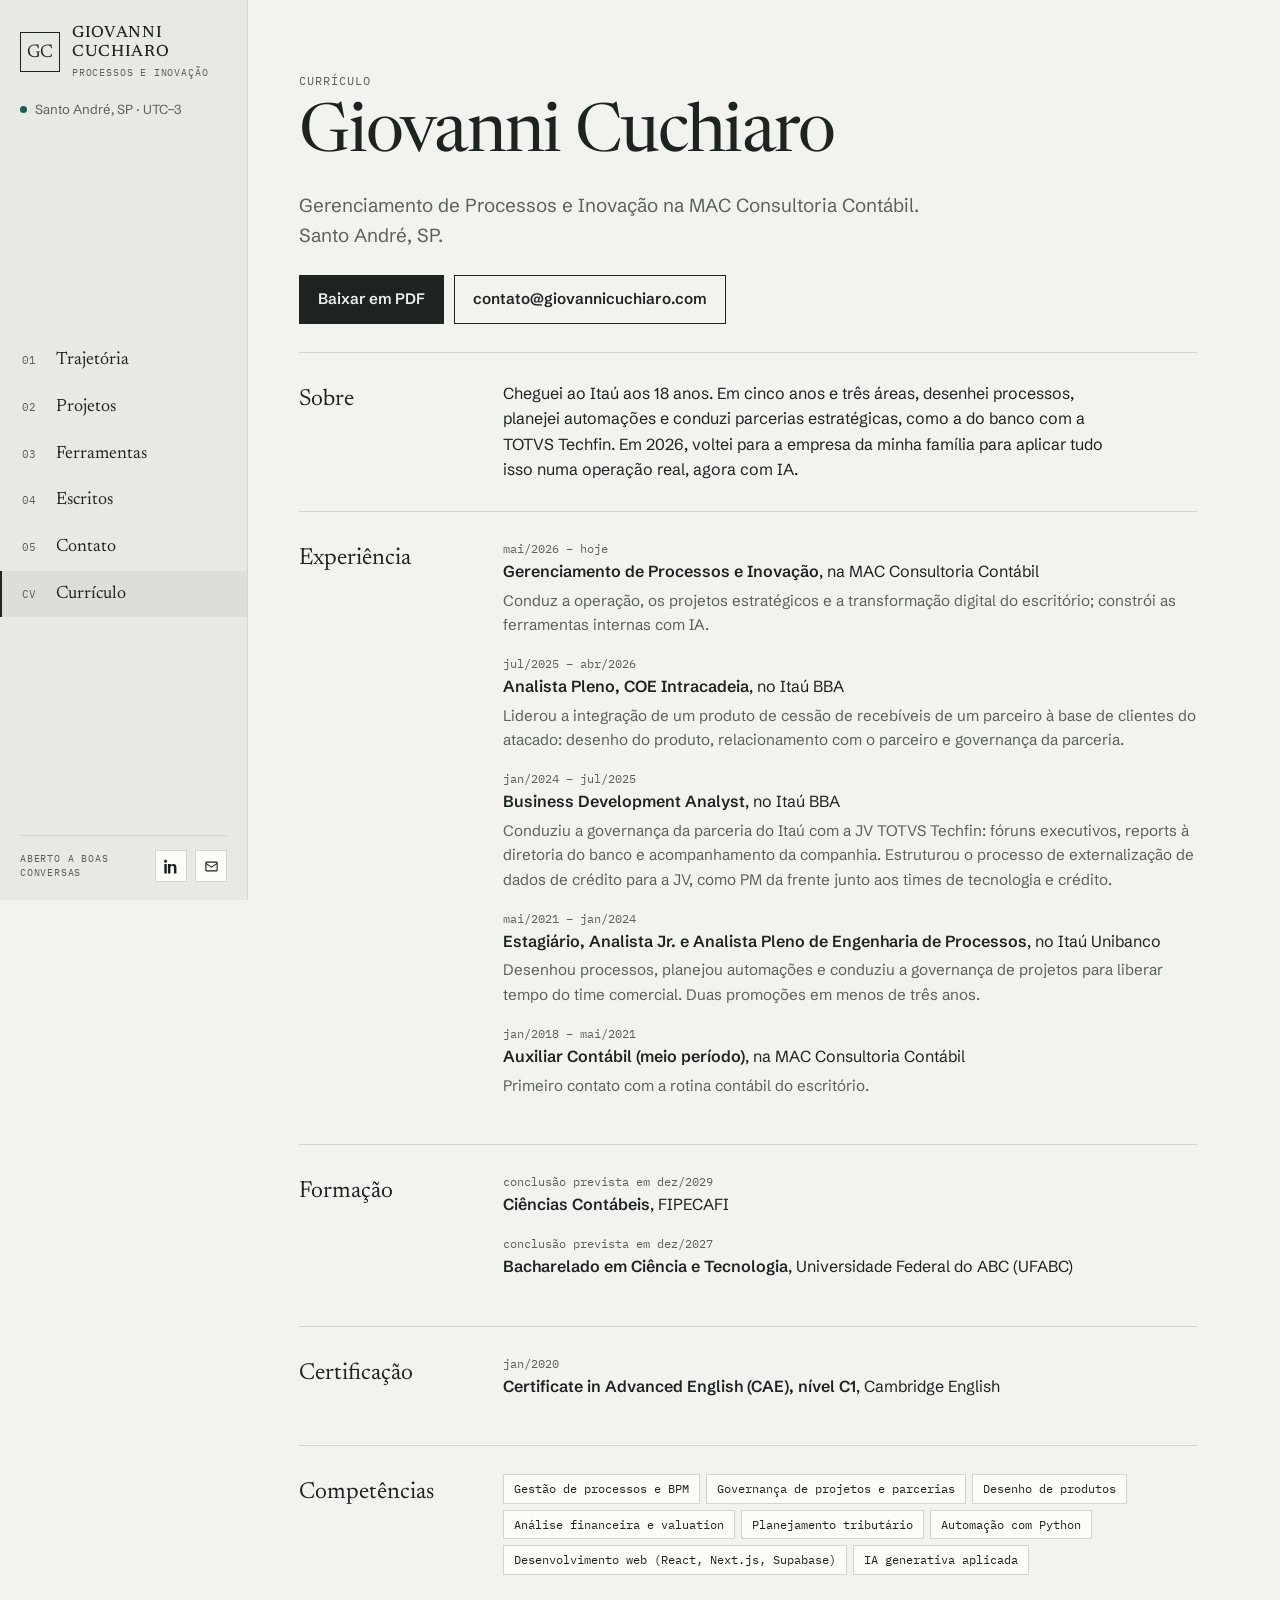
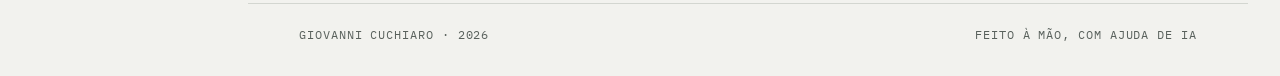
==== cv/index.html @ ca929103 "Site pessoal: primeira versão Co-Authored-By: Claude Opus 5.5 <noreply@anthropic.com>" ====
<!doctype html>
<html lang="pt-BR">
<head>
<meta charset="utf-8">
<meta name="viewport" content="width=device-width, initial-scale=1">
<title>Currículo | Giovanni Cuchiaro</title>
<meta name="description" content="Experiência, formação e competências de Giovanni Cuchiaro.">
<meta property="og:title" content="Currículo | Giovanni Cuchiaro">
<meta property="og:description" content="Experiência, formação e competências de Giovanni Cuchiaro.">
<meta property="og:type" content="website">
<meta property="og:url" content="https://giovannicuchiaro.com/cv/">
<meta property="og:image" content="https://giovannicuchiaro.com/assets/og.jpg">
<link rel="canonical" href="https://giovannicuchiaro.com/cv/">
<link rel="icon" href="../assets/favicon.svg" type="image/svg+xml">
<link rel="preconnect" href="https://fonts.googleapis.com"><link rel="preconnect" href="https://fonts.gstatic.com" crossorigin><link href="https://fonts.googleapis.com/css2?family=IBM+Plex+Mono:wght@400;500&family=Newsreader:ital,opsz,wght@0,6..72,400;0,6..72,500;1,6..72,400&family=Schibsted+Grotesk:wght@400;500;600;700&display=swap" rel="stylesheet">
<link rel="stylesheet" href="../assets/style.css">
</head>
<body>
<a class="skip" href="#conteudo">Pular para o conteúdo</a>
<aside class="side" aria-label="Navegação">
  <a class="id" href="../"><span class="mark">GC</span><span><b>Giovanni Cuchiaro</b><small>processos e inovação</small></span></a>
  <p class="where"><i></i>Santo André, SP · UTC−3</p>
  <nav><ul class="toc"><li><a href="../#trajetoria"><span>01</span>Trajetória</a></li><li><a href="../#projetos"><span>02</span>Projetos</a></li><li><a href="../#ferramentas"><span>03</span>Ferramentas</a></li><li><a href="../#escritos"><span>04</span>Escritos</a></li><li><a href="../#contato"><span>05</span>Contato</a></li><li><a href="../cv/" aria-current="page"><span>CV</span>Currículo</a></li></ul></nav>
  <div class="side-foot">
    <span class="label">aberto a boas conversas</span>
    <span class="icons"><a href="https://www.linkedin.com/in/giovannicuchiaro/" rel="me" aria-label="LinkedIn"><svg viewBox="0 0 24 24" fill="currentColor" aria-hidden="true"><path d="M4.98 3.5C4.98 4.88 3.87 6 2.5 6S0 4.88 0 3.5 1.12 1 2.5 1s2.48 1.12 2.48 2.5zM.5 8h4V23h-4V8zm7 0h3.8v2.05h.05c.53-1 1.83-2.05 3.77-2.05 4.03 0 4.78 2.65 4.78 6.1V23h-4v-7.9c0-1.88-.03-4.3-2.62-4.3-2.62 0-3.02 2.05-3.02 4.17V23h-4V8z"/></svg></a><a href="mailto:contato@giovannicuchiaro.com" aria-label="E-mail"><svg viewBox="0 0 24 24" fill="none" stroke="currentColor" stroke-width="1.8" aria-hidden="true"><rect x="3" y="5" width="18" height="14" rx="1"/><path d="m3 7 9 6 9-6"/></svg></a></span>
  </div>
</aside>
<main class="main" id="conteudo">

<div class="col">
  <header class="page-head">
    <p class="label">currículo</p>
    <h1>Giovanni Cuchiaro</h1>
    <p class="lede">Gerenciamento de Processos e Inovação na MAC Consultoria Contábil. Santo André, SP.</p>
    <div class="btns">
      <a class="btn btn-solid" href="../assets/curriculo-giovanni-cuchiaro.pdf" download>Baixar em PDF</a>
      <a class="btn" href="mailto:contato@giovannicuchiaro.com">contato@giovannicuchiaro.com</a>
    </div>
  </header>
  <section class="cv-row"><h2>Sobre</h2><p style="margin:0;max-width:38em">Cheguei ao Itaú aos 18 anos. Em cinco anos e três áreas, desenhei processos, planejei automações e conduzi parcerias estratégicas, como a do banco com a TOTVS Techfin. Em 2026, voltei para a empresa da minha família para aplicar tudo isso numa operação real, agora com IA.</p></section>
  <section class="cv-row"><h2>Experiência</h2><ul class="cv-list"><li><span class="when">mai/2026 – hoje</span><b>Gerenciamento de Processos e Inovação</b>, na MAC Consultoria Contábil<p>Conduz a operação, os projetos estratégicos e a transformação digital do escritório; constrói as ferramentas internas com IA.</p></li><li><span class="when">jul/2025 – abr/2026</span><b>Analista Pleno, COE Intracadeia</b>, no Itaú BBA<p>Liderou a integração de um produto de cessão de recebíveis de um parceiro à base de clientes do atacado: desenho do produto, relacionamento com o parceiro e governança da parceria.</p></li><li><span class="when">jan/2024 – jul/2025</span><b>Business Development Analyst</b>, no Itaú BBA<p>Conduziu a governança da parceria do Itaú com a JV TOTVS Techfin: fóruns executivos, reports à diretoria do banco e acompanhamento da companhia. Estruturou o processo de externalização de dados de crédito para a JV, como PM da frente junto aos times de tecnologia e crédito.</p></li><li><span class="when">mai/2021 – jan/2024</span><b>Estagiário, Analista Jr. e Analista Pleno de Engenharia de Processos</b>, no Itaú Unibanco<p>Desenhou processos, planejou automações e conduziu a governança de projetos para liberar tempo do time comercial. Duas promoções em menos de três anos.</p></li><li><span class="when">jan/2018 – mai/2021</span><b>Auxiliar Contábil (meio período)</b>, na MAC Consultoria Contábil<p>Primeiro contato com a rotina contábil do escritório.</p></li></ul></section>
  <section class="cv-row"><h2>Formação</h2><ul class="cv-list">
    <li><span class="when">conclusão prevista em dez/2029</span><b>Ciências Contábeis</b>, FIPECAFI</li>
    <li><span class="when">conclusão prevista em dez/2027</span><b>Bacharelado em Ciência e Tecnologia</b>, Universidade Federal do ABC (UFABC)</li>
  </ul></section>
  <section class="cv-row"><h2>Certificação</h2><ul class="cv-list"><li><span class="when">jan/2020</span><b>Certificate in Advanced English (CAE), nível C1</b>, Cambridge English</li></ul></section>
  <section class="cv-row"><h2>Competências</h2><ul class="skills"><li>Gestão de processos e BPM</li><li>Governança de projetos e parcerias</li><li>Desenho de produtos</li><li>Análise financeira e valuation</li><li>Planejamento tributário</li><li>Automação com Python</li><li>Desenvolvimento web (React, Next.js, Supabase)</li><li>IA generativa aplicada</li></ul></section>
</div>

<footer class="col foot label"><span>giovanni cuchiaro · 2026</span><span>feito à mão, com ajuda de IA</span></footer>
</main>
<script src="../assets/site.js" defer></script>
</body>
</html>
---- assets/style.css ----
/* giovannicuchiaro.com — v3
   Layout: barra lateral fixa (identidade + navegação numerada) e coluna editorial à direita.
   Tipos: serifa nos títulos, grotesca no texto, mono nos rótulos. Paleta mantida. */
:root {
  --paper: #f2f2ee;
  --side: #e9e9e3;
  --surface: #fbfbf8;
  --ink: #1c2320;
  --graphite: #59615c;
  --rule: #d3d6d0;
  --marker: #f2d24b;
  --marker-ink: #1c2320;
  --pine: #1e5a4f;
  --pine-deep: #17352f;
  --pine-soft: #e3ece8;
  --on-deep: #eef1ec;
  --serif: "Newsreader", "Source Serif 4", Georgia, serif;
  --sans: "Schibsted Grotesk", system-ui, -apple-system, "Segoe UI", sans-serif;
  --mono: "IBM Plex Mono", ui-monospace, "SFMono-Regular", Menlo, monospace;
  --side-w: 248px;
  --gut: clamp(16px, 4vw, 56px);
  color-scheme: light;
}
@media (prefers-color-scheme: dark) {
  :root:not([data-theme="light"]) {
    --paper: #151a18; --side: #111614; --surface: #1c2320; --ink: #ebece7; --graphite: #a3aba5; --rule: #333c38;
    --marker: #e6c43c; --pine: #8cc7b6; --pine-deep: #1f3b35; --pine-soft: #22312c; --on-deep: #eef1ec;
    color-scheme: dark;
  }
}
:root[data-theme="dark"] {
  --paper: #151a18; --side: #111614; --surface: #1c2320; --ink: #ebece7; --graphite: #a3aba5; --rule: #333c38;
  --marker: #e6c43c; --pine: #8cc7b6; --pine-deep: #1f3b35; --pine-soft: #22312c; --on-deep: #eef1ec;
  color-scheme: dark;
}

*, *::before, *::after { box-sizing: border-box; }
html { -webkit-text-size-adjust: 100%; scroll-behavior: smooth; }
@media (prefers-reduced-motion: reduce) { html { scroll-behavior: auto; } }
body { margin: 0; background: var(--paper); color: var(--ink); font-family: var(--sans); font-size: 1rem; line-height: 1.6; overflow-x: hidden; }
img { max-width: 100%; display: block; }
a { color: var(--pine); text-underline-offset: 3px; text-decoration-thickness: 1px; }
a:hover { text-decoration-thickness: 2px; }
:focus-visible { outline: 3px solid var(--marker); outline-offset: 3px; border-radius: 2px; }
h1, h2, h3, h4 { margin: 0; font-weight: 400; text-wrap: balance; }
p { margin: 0 0 1em; }
.skip { position: absolute; left: -999px; top: 8px; background: var(--ink); color: var(--paper); padding: 8px 12px; z-index: 20; }
.skip:focus { left: 8px; }
.mono { font-family: var(--mono); }
.label { font-family: var(--mono); font-size: 0.72rem; letter-spacing: 0.08em; text-transform: uppercase; color: var(--graphite); }

/* ---------- Barra lateral ---------- */
.side { position: fixed; inset: 0 auto 0 0; width: var(--side-w); background: var(--side); border-right: 1px solid var(--rule); display: flex; flex-direction: column; padding: 24px 0 18px; z-index: 10; }
.id { display: grid; grid-template-columns: 40px 1fr; gap: 12px; align-items: center; padding: 0 20px; text-decoration: none; color: var(--ink); }
.mark { width: 40px; height: 40px; border: 1.5px solid var(--ink); display: grid; place-items: center; font-family: var(--serif); font-size: 1.15rem; }
.id b { display: block; font-family: var(--serif); font-weight: 500; font-size: 1.02rem; letter-spacing: 0.04em; line-height: 1.15; text-transform: uppercase; }
.id small { display: block; font-family: var(--mono); font-size: 0.64rem; letter-spacing: 0.08em; text-transform: uppercase; color: var(--graphite); margin-top: 3px; }
.where { margin: 18px 20px 0; font-size: 0.82rem; color: var(--graphite); display: flex; align-items: center; gap: 8px; }
.where i { width: 7px; height: 7px; border-radius: 50%; background: var(--pine); display: inline-block; }
.side nav { margin: auto 0; }
.toc { list-style: none; margin: 0; padding: 0; }
.toc a { display: grid; grid-template-columns: 34px 1fr; align-items: baseline; padding: 9px 20px; color: var(--ink); text-decoration: none; font-family: var(--serif); font-size: 1.12rem; border-left: 2px solid transparent; }
.toc a span { font-family: var(--mono); font-size: 0.66rem; color: var(--graphite); }
.toc a:hover { background: color-mix(in srgb, var(--ink) 4%, transparent); }
.toc a.is-on, .toc a[aria-current="page"] { border-left-color: var(--ink); background: color-mix(in srgb, var(--ink) 5%, transparent); }
.side-foot { border-top: 1px solid var(--rule); margin: 0 20px; padding-top: 14px; display: flex; justify-content: space-between; align-items: center; gap: 10px; }
.side-foot .label { font-size: 0.62rem; line-height: 1.4; max-width: 9em; }
.icons { display: flex; gap: 8px; }
.icons a { width: 32px; height: 32px; border: 1px solid var(--rule); display: grid; place-items: center; color: var(--ink); background: var(--surface); }
.icons a:hover { border-color: var(--ink); }
.icons svg { width: 15px; height: 15px; }

/* ---------- Conteúdo ---------- */
.main { margin-left: var(--side-w); }
.col { max-width: 1000px; padding-inline: var(--gut); }
.block { padding-block: clamp(56px, 8vw, 96px); border-top: 1px solid var(--rule); scroll-margin-top: 16px; }
.block-head { margin-bottom: clamp(28px, 4vw, 44px); }
.block-head h2 { font-family: var(--serif); font-size: clamp(2.1rem, 4.6vw, 3.4rem); line-height: 1.05; letter-spacing: -0.02em; margin-top: 10px; }
.block-head p { color: var(--graphite); max-width: 36em; margin: 14px 0 0; }

/* Hero */
.hero { padding-block: clamp(36px, 6vw, 72px) clamp(40px, 6vw, 64px); }
.hero-grid { display: grid; grid-template-columns: minmax(0, 1fr); gap: clamp(20px, 4vw, 48px); align-items: end; }
.hero h1 { font-family: var(--serif); font-size: clamp(2.8rem, 7vw, 5.4rem); line-height: 0.98; letter-spacing: -0.03em; margin-top: 14px; }
.hl { display: inline-block; background: var(--marker); color: var(--marker-ink); font-family: var(--mono); font-size: 0.8rem; padding: 3px 8px; margin-top: 18px; }
.lede { font-size: clamp(1.05rem, 1.5vw, 1.18rem); max-width: 34em; margin-top: 20px; }
.portrait { margin: 0; }
.portrait img { width: 100%; height: auto; aspect-ratio: 4 / 5; object-fit: cover; border: 1px solid var(--rule); background: var(--side); padding: 6px; }
.portrait figcaption { margin-top: 8px; }

.now-card { margin-top: 32px; background: var(--pine-deep); color: var(--on-deep); border-radius: 12px; padding: 20px 22px; display: grid; grid-template-columns: auto 1fr; gap: 18px; max-width: 640px; }
.now-card .label { color: color-mix(in srgb, var(--on-deep) 70%, transparent); }
.now-card h2 { font-family: var(--sans); font-weight: 650; font-size: 1.15rem; letter-spacing: -0.01em; margin-top: 4px; }
.now-card ul { list-style: none; padding: 0; margin: 10px 0 0; font-size: 0.93rem; }
.now-card li { padding: 4px 0 4px 20px; position: relative; }
.now-card li::before { content: "↳"; position: absolute; left: 0; color: var(--marker); }
.pulse { width: 10px; height: 10px; border-radius: 50%; background: var(--marker); margin-top: 6px; box-shadow: 0 0 0 0 color-mix(in srgb, var(--marker) 60%, transparent); }
@media (prefers-reduced-motion: no-preference) { .pulse { animation: pulse 2.4s ease-out infinite; } }
@keyframes pulse { 0% { box-shadow: 0 0 0 0 color-mix(in srgb, var(--marker) 55%, transparent); } 80%, 100% { box-shadow: 0 0 0 10px transparent; } }

.stats { display: grid; grid-template-columns: repeat(4, minmax(0, 1fr)); border: 1px solid var(--rule); background: var(--surface); margin-top: 40px; }
.stats a { padding: 16px 18px; text-decoration: none; color: var(--ink); border-left: 1px solid var(--rule); }
.stats a:first-child { border-left: 0; }
.stats a:hover { background: color-mix(in srgb, var(--marker) 14%, transparent); }
.stats b { display: block; font-family: var(--serif); font-weight: 500; font-size: clamp(1.7rem, 3vw, 2.3rem); line-height: 1.1; letter-spacing: -0.02em; }
.stats span { display: block; font-size: 0.84rem; color: var(--graphite); margin-top: 4px; }
.caption { font-family: var(--mono); font-size: 0.74rem; color: var(--graphite); margin-top: 10px; }

/* Experiência */
.job { padding-block: 34px; border-top: 1px solid var(--rule); }
.job:first-of-type { border-top: 0; padding-top: 0; }
.job-head { display: grid; grid-template-columns: 56px minmax(0, 1fr) auto; gap: 16px; align-items: end; padding-bottom: 16px; border-bottom: 1px solid var(--rule); }
.logo { width: 56px; height: 56px; display: grid; place-items: center; font-family: var(--serif); font-size: 1.05rem; letter-spacing: 0.02em; }
.logo img { width: 100%; height: 100%; object-fit: contain; }
.logo.mac { background: #ffffff; border: 1px solid var(--rule); padding: 5px; }
.logo.itau { padding: 0; }
.logo.bba { background: #000000; padding: 4px; border-radius: 6px; }
.job-head h3 { font-family: var(--serif); font-size: clamp(1.7rem, 3.4vw, 2.4rem); line-height: 1.05; letter-spacing: -0.015em; }
.job-head .num { font-family: var(--mono); font-size: 0.7rem; color: var(--graphite); display: block; margin-bottom: 2px; }
.job-head .role { margin-top: 6px; }
.job-head .when { text-align: right; font-family: var(--mono); font-size: 0.74rem; color: var(--graphite); line-height: 1.6; }
.job-sum { margin: 18px 0 0 72px; max-width: 40em; }
.tags { list-style: none; margin: 12px 0 0 72px; padding: 0; display: flex; flex-wrap: wrap; gap: 6px; }
.tags li { font-family: var(--mono); font-size: 0.72rem; padding: 3px 9px; border: 1px solid var(--rule); background: var(--surface); }
.sub { margin: 18px 0 0 72px; border: 1px solid var(--rule); background: var(--surface); padding: 18px 20px 6px; }
.sub + .sub { margin-top: 12px; }
.sub h4 { font-family: var(--serif); font-size: 1.35rem; line-height: 1.2; margin: 6px 0 4px; }
.sub .meta { color: var(--graphite); font-size: 0.92rem; margin: 0 0 10px; }
.sub ul { list-style: none; margin: 0; padding: 0; }
.sub li { position: relative; padding: 10px 0 10px 26px; border-top: 1px solid var(--rule); font-size: 0.94rem; }
.sub li::before { content: "↳"; position: absolute; left: 4px; top: 10px; color: var(--graphite); }
.aside-line { margin: 16px 0 0 72px; font-family: var(--serif); font-style: italic; color: var(--graphite); }

/* Projetos */
.cards { display: grid; grid-template-columns: repeat(2, minmax(0, 1fr)); gap: 18px; }
.card { background: var(--surface); border: 1px solid var(--rule); display: flex; flex-direction: column; min-width: 0; }
.card-body { padding: 4px 18px 16px; display: flex; flex-direction: column; flex: 1; }
.shot-img { display: block; border-bottom: 1px solid var(--rule); background: var(--side); overflow: hidden; aspect-ratio: 16 / 10; }
.shot-img img { width: 100%; height: 100%; object-fit: cover; object-position: top left; transition: transform .4s ease; }
.shot-img:hover img { transform: scale(1.02); }
@media (prefers-reduced-motion: reduce) { .shot-img img { transition: none; } }
.card-wide { grid-column: 1 / -1; display: grid; grid-template-columns: minmax(0, 1.7fr) minmax(0, 1fr); }
.card-wide .shot-img { border-bottom: 0; border-right: 1px solid var(--rule); aspect-ratio: auto; }
.card-wide .card-body { padding: 18px 22px; }
.card-wide h3 { font-size: 1.9rem; }
.card-top { display: flex; justify-content: space-between; align-items: center; gap: 8px; margin: 14px 0 6px; }
.card h3 { font-family: var(--serif); font-size: 1.45rem; line-height: 1.15; }
.card p { color: var(--graphite); font-size: 0.94rem; margin: 6px 0 0; }
.card .stack-line { font-family: var(--mono); font-size: 0.72rem; color: var(--graphite); margin-top: auto; padding-top: 14px; }
.cat { font-family: var(--mono); font-size: 0.66rem; letter-spacing: 0.06em; text-transform: uppercase; padding: 2px 7px; background: var(--pine-soft); color: var(--pine); }
.idx { font-family: var(--mono); font-size: 0.7rem; color: var(--graphite); }
.more-list { list-style: none; margin: 28px 0 0; padding: 0; border-top: 1px solid var(--ink); }
.more-list li { display: grid; grid-template-columns: minmax(0, 0.9fr) minmax(0, 1.6fr) minmax(0, 0.8fr); gap: 16px; padding: 14px 0; border-bottom: 1px solid var(--rule); font-size: 0.94rem; align-items: baseline; }
.more-list b { font-family: var(--serif); font-weight: 500; font-size: 1.12rem; }
.more-list span { color: var(--graphite); }
.more-list .mono { font-size: 0.72rem; color: var(--graphite); }

/* Telas ilustrativas */
.shot { background: var(--paper); border: 1px solid var(--rule); border-radius: 6px; padding: 14px; font-size: 0.78rem; line-height: 1.35; color: var(--ink); min-height: 220px; overflow: hidden; }
.shot-bar { display: flex; justify-content: space-between; align-items: center; gap: 8px; padding-bottom: 10px; margin-bottom: 12px; border-bottom: 1px solid var(--rule); font-weight: 600; font-size: 0.8rem; }
.shot-bar span { font-weight: 400; color: var(--graphite); white-space: nowrap; font-family: var(--mono); font-size: 0.68rem; }
.shot table { width: 100%; border-collapse: collapse; }
.shot th { text-align: left; font-weight: 500; color: var(--graphite); padding: 4px 6px 6px 0; border-bottom: 1px solid var(--rule); }
.shot td { padding: 7px 6px 7px 0; border-bottom: 1px solid var(--rule); white-space: nowrap; }
.chip { display: inline-block; padding: 2px 8px; border-radius: 999px; background: var(--pine-soft); color: var(--pine); font-weight: 600; font-size: 0.72rem; }
.chip.warn { background: color-mix(in srgb, var(--marker) 35%, transparent); color: var(--ink); }
.chip.muted { background: color-mix(in srgb, var(--rule) 60%, transparent); color: var(--graphite); }
.tasks { list-style: none; margin: 0; padding: 0; }
.tasks li { display: grid; grid-template-columns: 18px 1fr auto; gap: 10px; align-items: center; padding: 7px 0; border-bottom: 1px solid var(--rule); }
.box { width: 14px; height: 14px; border: 1.5px solid var(--graphite); border-radius: 3px; }
.box.on { background: var(--pine); border-color: var(--pine); position: relative; }
.box.on::after { content: ""; position: absolute; left: 3.5px; top: 0.5px; width: 4px; height: 8px; border: solid var(--surface); border-width: 0 2px 2px 0; transform: rotate(45deg); }
.tasks .done { color: var(--graphite); text-decoration: line-through; }
.tasks small { color: var(--graphite); }
.kpis { display: grid; grid-template-columns: repeat(3, minmax(0, 1fr)); gap: 8px; margin-bottom: 12px; }
.kpi { border: 1px solid var(--rule); border-radius: 6px; padding: 8px; background: var(--surface); }
.kpi b { display: block; font-size: 1.15rem; letter-spacing: -0.02em; }
.kpi span { color: var(--graphite); font-size: 0.7rem; }
.bars { display: flex; align-items: flex-end; gap: 6px; height: 70px; border-bottom: 1px solid var(--rule); }
.bars i { flex: 1; background: var(--pine); opacity: .85; border-radius: 2px 2px 0 0; }
.bars i.hl { background: var(--marker); opacity: 1; }
.bars-x { display: flex; gap: 6px; color: var(--graphite); font-size: 0.66rem; margin-top: 4px; }
.bars-x span { flex: 1; text-align: center; }
.note { margin-top: 10px; padding: 8px 10px; border-left: 3px solid var(--marker); background: color-mix(in srgb, var(--marker) 12%, transparent); font-size: 0.76rem; }
.doc { --d-bg: #ffffff; --d-ink: #1c2320; --d-mute: #59615c; --d-rule: #e3e5e0; background: var(--d-bg); color: var(--d-ink); border: 1px solid var(--rule); width: 80%; margin: 0 auto; padding: 14px 16px; }
.doc h4 { margin: 0 0 2px; font-size: 0.84rem; font-weight: 600; }
.doc .muted { color: var(--d-mute); font-size: 0.68rem; }
.doc .row span:last-child { white-space: nowrap; }
.doc .row { display: flex; justify-content: space-between; gap: 8px; border-bottom: 1px solid var(--d-rule); padding: 5px 0; font-size: 0.72rem; }
.doc .row.total { font-weight: 700; border-bottom: 0; border-top: 1.5px solid var(--d-ink); margin-top: 4px; }
.slides { display: grid; grid-template-columns: repeat(3, minmax(0, 1fr)); gap: 8px; }
.slide { aspect-ratio: 4 / 5; max-width: 100%; border-radius: 4px; padding: 10px; display: flex; flex-direction: column; justify-content: space-between; font-size: 0.7rem; line-height: 1.2; }
.slide b { font-size: 0.84rem; letter-spacing: -0.01em; }
.slide.s1 { background: #26302c; color: #f2f2ee; }
.slide.s2 { background: #f2f2ee; color: #26302c; border: 1px solid #d3d6d0; }
.slide.s3 { background: #f2d24b; color: #1c2320; }
.slide .pg { opacity: .7; font-size: 0.64rem; }
.ok { color: var(--pine); font-weight: 700; }

/* Ferramentas */
.toolbox { display: grid; grid-template-columns: repeat(4, minmax(0, 1fr)); border: 1px solid var(--rule); background: var(--surface); }
.toolbox div { padding: 18px; border-left: 1px solid var(--rule); }
.toolbox div:first-child { border-left: 0; }
.toolbox h3 { font-family: var(--serif); font-size: 1.35rem; margin: 6px 0 10px; }
.toolbox ul { list-style: none; margin: 0; padding: 0; font-size: 0.92rem; }
.toolbox li { padding: 5px 0; border-top: 1px dashed var(--rule); }

/* Escritos */
.post { display: grid; grid-template-columns: minmax(0, 1fr) auto; gap: 18px; align-items: end; text-decoration: none; color: var(--ink); background: var(--surface); border: 1px solid var(--rule); padding: 22px; }
.post h3 { font-family: var(--serif); font-size: clamp(1.4rem, 2.6vw, 1.9rem); line-height: 1.15; margin-top: 8px; }
.post p { color: var(--graphite); margin: 10px 0 0; max-width: 40em; font-size: 0.95rem; }
.post .go { font-family: var(--mono); font-size: 0.8rem; white-space: nowrap; }
.post:hover { border-color: var(--ink); }
.post:hover h3 { text-decoration: underline; text-decoration-thickness: 1px; text-underline-offset: 5px; }

/* Contato */
.contact h2 { font-family: var(--serif); font-size: clamp(2.4rem, 5.6vw, 4.2rem); line-height: 1.02; letter-spacing: -0.02em; margin-top: 10px; }
.contact p { max-width: 34em; margin-top: 16px; }
.btns { display: flex; flex-wrap: wrap; gap: 10px; margin-top: 24px; }
.btn { display: inline-flex; align-items: center; gap: 8px; padding: 11px 18px; font: inherit; font-weight: 600; font-size: 0.95rem; text-decoration: none; border: 1.5px solid var(--ink); color: var(--ink); background: transparent; }
.btn:hover { background: var(--surface); }
.btn-solid { background: var(--ink); color: var(--paper); }
.btn-solid:hover { background: var(--pine); border-color: var(--pine); color: #fff; }
.addr { font-family: var(--mono); font-size: 0.85rem; color: var(--graphite); margin-top: 16px; user-select: all; }
.foot { border-top: 1px solid var(--rule); padding-block: 22px 32px; display: flex; justify-content: space-between; gap: 12px; flex-wrap: wrap; }

/* Páginas internas (currículo, artigo) */
.page-head { padding-block: clamp(36px, 6vw, 72px) 28px; }
.page-head h1 { font-family: var(--serif); font-size: clamp(2.4rem, 6vw, 4.2rem); line-height: 1.02; letter-spacing: -0.025em; margin-top: 12px; }
.page-head .lede { color: var(--graphite); }
.cv-row { display: grid; grid-template-columns: 180px minmax(0, 1fr); gap: 24px; padding-block: 28px; border-top: 1px solid var(--rule); }
.cv-row h2 { font-family: var(--serif); font-size: 1.45rem; }
.cv-list { list-style: none; margin: 0; padding: 0; }
.cv-list li { padding: 0 0 18px; }
.cv-list b { font-weight: 600; }
.cv-list .when { display: block; font-family: var(--mono); font-size: 0.74rem; color: var(--graphite); }
.cv-list p { margin: 4px 0 0; color: var(--graphite); font-size: 0.95rem; }
.skills { list-style: none; margin: 0; padding: 0; display: flex; flex-wrap: wrap; gap: 6px; }
.skills li { font-family: var(--mono); font-size: 0.76rem; padding: 4px 10px; border: 1px solid var(--rule); background: var(--surface); }
.article { max-width: 700px; }
.prose { font-family: var(--serif); font-size: 1.22rem; line-height: 1.65; }
.prose h2 { font-family: var(--serif); font-size: 1.8rem; line-height: 1.15; margin: 1.8em 0 0.6em; }
.prose blockquote { margin: 1.4em 0; padding: 4px 0 4px 20px; border-left: 4px solid var(--marker); font-style: italic; }
.prose ul { padding-left: 1.2em; }
.prose li { margin-bottom: 0.5em; }
.article-foot { margin-block: 40px 8px; padding-top: 18px; border-top: 1px solid var(--rule); font-size: 0.95rem; }

/* ---------- Responsivo ---------- */
@media (max-width: 1100px) {
  .toolbox { grid-template-columns: repeat(2, minmax(0, 1fr)); }
  .toolbox div:nth-child(3) { border-left: 0; }
  .toolbox div:nth-child(n+3) { border-top: 1px solid var(--rule); }
}
@media (max-width: 900px) {
  .side { position: sticky; top: 0; inset: auto; width: auto; flex-direction: row; flex-wrap: wrap; align-items: center; justify-content: space-between; padding: 10px var(--gut); gap: 8px 16px; border-right: 0; border-bottom: 1px solid var(--rule); }
  .id { padding: 0; grid-template-columns: 34px 1fr; gap: 10px; }
  .mark { width: 34px; height: 34px; font-size: 1rem; }
  .id b { font-size: 0.9rem; }
  .where, .side-foot { display: none; }
  .side nav { margin: 0; width: 100%; overflow-x: auto; scrollbar-width: none; }
  .toc { display: flex; gap: 16px; flex-wrap: nowrap; white-space: nowrap; }
  .toc a { padding: 4px 0; font-size: 0.98rem; grid-template-columns: auto auto; gap: 5px; border-left: 0; border-bottom: 2px solid transparent; }
  .toc a.is-on, .toc a[aria-current="page"] { background: transparent; border-bottom-color: var(--ink); }
  .main { margin-left: 0; }
  .hero-grid { grid-template-columns: 1fr; }
  .portrait { width: min(200px, 60%); grid-row: 1; }
  .cards { grid-template-columns: 1fr; }
  .card-wide { grid-template-columns: 1fr; }
  .card-wide .shot-img { border-right: 0; border-bottom: 1px solid var(--rule); aspect-ratio: 16 / 10; }
  .cv-row { grid-template-columns: 1fr; gap: 10px; }
}
@media (max-width: 640px) {
  .stats { grid-template-columns: repeat(2, minmax(0, 1fr)); }
  .stats a:nth-child(3) { border-left: 0; }
  .stats a:nth-child(n+3) { border-top: 1px solid var(--rule); }
  .job-head { grid-template-columns: 44px minmax(0, 1fr); }
  .logo { width: 44px; height: 44px; font-size: 0.9rem; }
  .job-head .when { grid-column: 2; text-align: left; }
  .job-sum, .tags, .sub, .aside-line { margin-left: 0; }
  .more-list li { grid-template-columns: 1fr; gap: 2px; }
  .toolbox { grid-template-columns: 1fr; }
  .toolbox div { border-left: 0; border-top: 1px solid var(--rule); }
  .toolbox div:first-child { border-top: 0; }
  .post { grid-template-columns: 1fr; }
  .now-card { grid-template-columns: 1fr; gap: 6px; }
  .shot td:nth-child(3), .shot th:nth-child(3) { display: none; }
  .doc { width: 100%; }
}
@media print { .side { display: none; } .main { margin-left: 0; } }
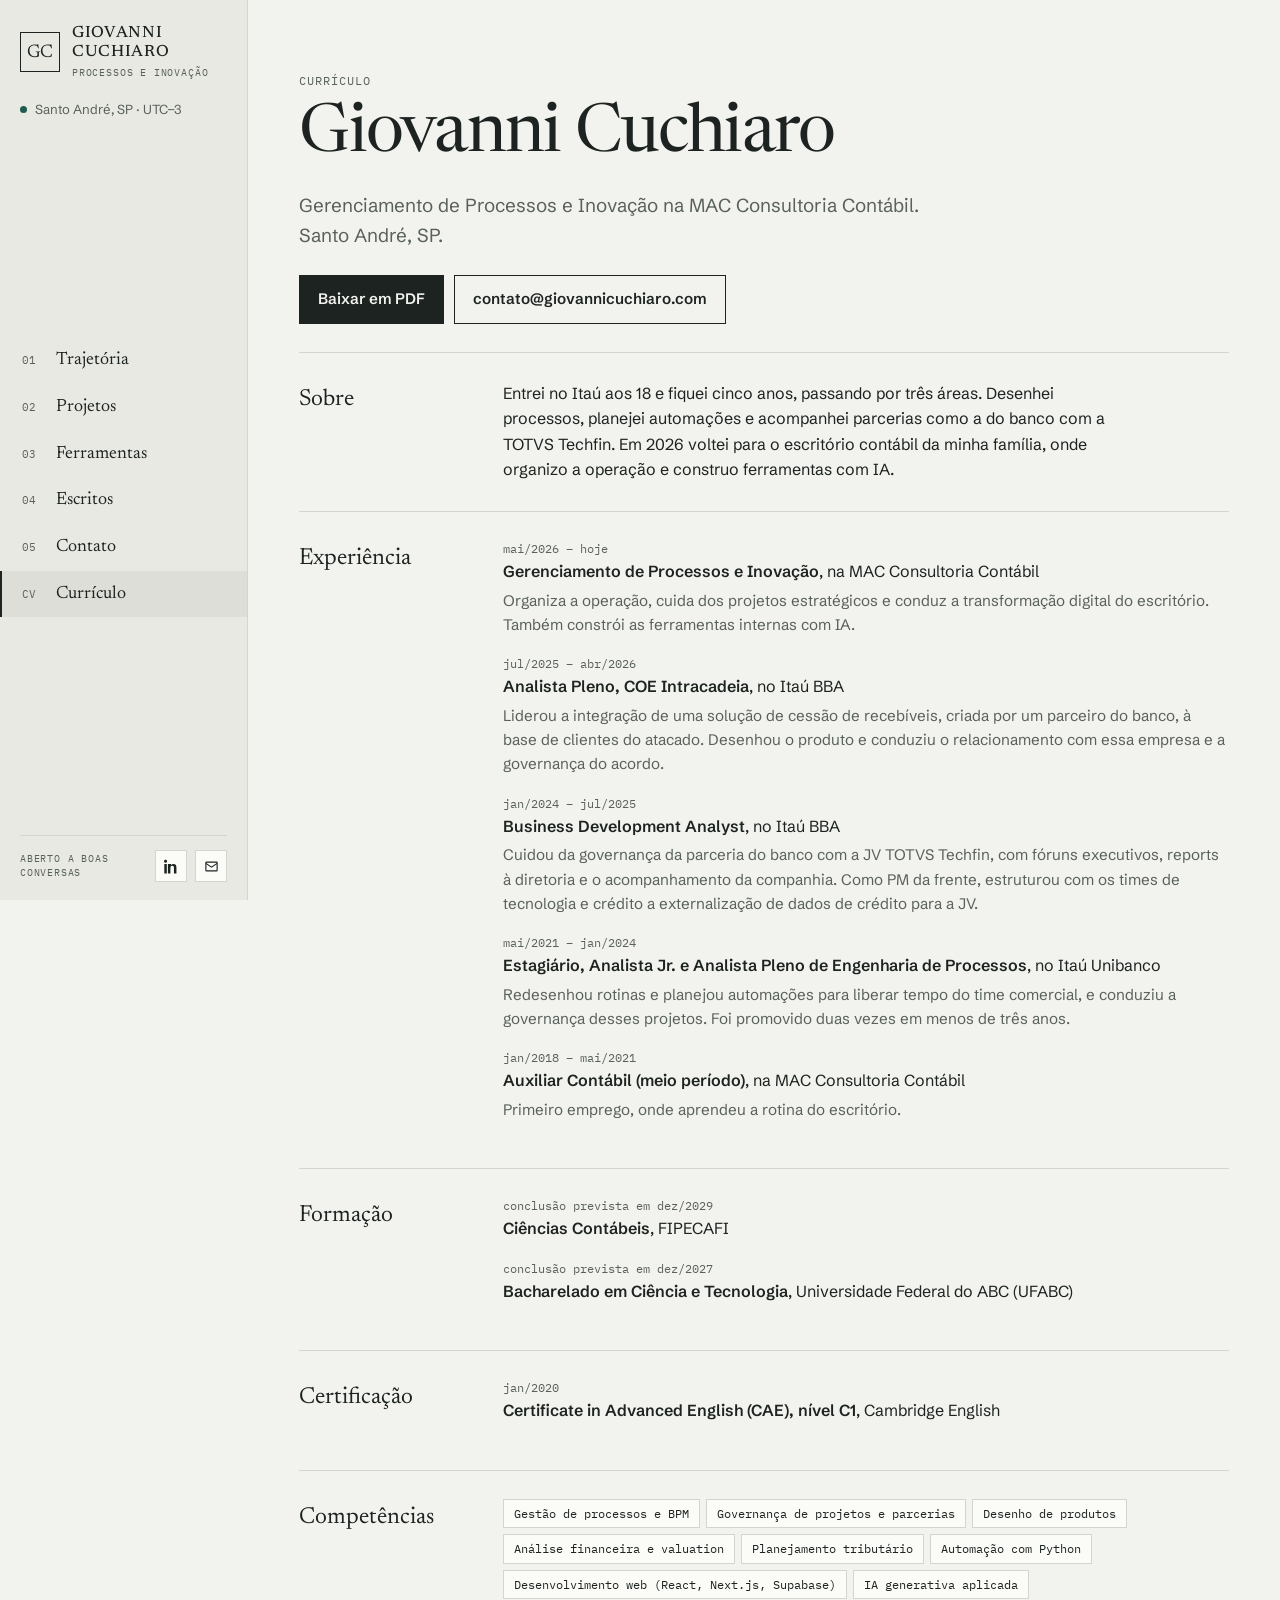
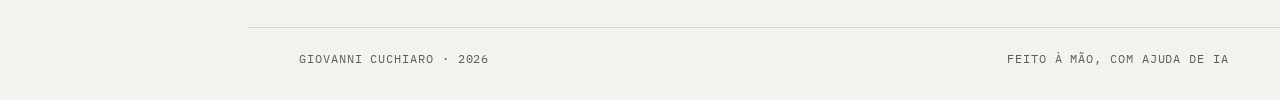
==== commit e57378ff: "Layout em duas colunas para telas largas e revisão dos textos - Centraliza o conteúdo e usa duas col" ====
--- a/cv/index.html
+++ b/cv/index.html
@@ -38,8 +38,8 @@
       <a class="btn" href="mailto:contato@giovannicuchiaro.com">contato@giovannicuchiaro.com</a>
     </div>
   </header>
-  <section class="cv-row"><h2>Sobre</h2><p style="margin:0;max-width:38em">Cheguei ao Itaú aos 18 anos. Em cinco anos e três áreas, desenhei processos, planejei automações e conduzi parcerias estratégicas, como a do banco com a TOTVS Techfin. Em 2026, voltei para a empresa da minha família para aplicar tudo isso numa operação real, agora com IA.</p></section>
-  <section class="cv-row"><h2>Experiência</h2><ul class="cv-list"><li><span class="when">mai/2026 – hoje</span><b>Gerenciamento de Processos e Inovação</b>, na MAC Consultoria Contábil<p>Conduz a operação, os projetos estratégicos e a transformação digital do escritório; constrói as ferramentas internas com IA.</p></li><li><span class="when">jul/2025 – abr/2026</span><b>Analista Pleno, COE Intracadeia</b>, no Itaú BBA<p>Liderou a integração de um produto de cessão de recebíveis de um parceiro à base de clientes do atacado: desenho do produto, relacionamento com o parceiro e governança da parceria.</p></li><li><span class="when">jan/2024 – jul/2025</span><b>Business Development Analyst</b>, no Itaú BBA<p>Conduziu a governança da parceria do Itaú com a JV TOTVS Techfin: fóruns executivos, reports à diretoria do banco e acompanhamento da companhia. Estruturou o processo de externalização de dados de crédito para a JV, como PM da frente junto aos times de tecnologia e crédito.</p></li><li><span class="when">mai/2021 – jan/2024</span><b>Estagiário, Analista Jr. e Analista Pleno de Engenharia de Processos</b>, no Itaú Unibanco<p>Desenhou processos, planejou automações e conduziu a governança de projetos para liberar tempo do time comercial. Duas promoções em menos de três anos.</p></li><li><span class="when">jan/2018 – mai/2021</span><b>Auxiliar Contábil (meio período)</b>, na MAC Consultoria Contábil<p>Primeiro contato com a rotina contábil do escritório.</p></li></ul></section>
+  <section class="cv-row"><h2>Sobre</h2><p style="margin:0;max-width:38em">Entrei no Itaú aos 18 e fiquei cinco anos, passando por três áreas. Desenhei processos, planejei automações e acompanhei parcerias como a do banco com a TOTVS Techfin. Em 2026 voltei para o escritório contábil da minha família, onde organizo a operação e construo ferramentas com IA.</p></section>
+  <section class="cv-row"><h2>Experiência</h2><ul class="cv-list"><li><span class="when">mai/2026 – hoje</span><b>Gerenciamento de Processos e Inovação</b>, na MAC Consultoria Contábil<p>Organiza a operação, cuida dos projetos estratégicos e conduz a transformação digital do escritório. Também constrói as ferramentas internas com IA.</p></li><li><span class="when">jul/2025 – abr/2026</span><b>Analista Pleno, COE Intracadeia</b>, no Itaú BBA<p>Liderou a integração de uma solução de cessão de recebíveis, criada por um parceiro do banco, à base de clientes do atacado. Desenhou o produto e conduziu o relacionamento com essa empresa e a governança do acordo.</p></li><li><span class="when">jan/2024 – jul/2025</span><b>Business Development Analyst</b>, no Itaú BBA<p>Cuidou da governança da parceria do banco com a JV TOTVS Techfin, com fóruns executivos, reports à diretoria e o acompanhamento da companhia. Como PM da frente, estruturou com os times de tecnologia e crédito a externalização de dados de crédito para a JV.</p></li><li><span class="when">mai/2021 – jan/2024</span><b>Estagiário, Analista Jr. e Analista Pleno de Engenharia de Processos</b>, no Itaú Unibanco<p>Redesenhou rotinas e planejou automações para liberar tempo do time comercial, e conduziu a governança desses projetos. Foi promovido duas vezes em menos de três anos.</p></li><li><span class="when">jan/2018 – mai/2021</span><b>Auxiliar Contábil (meio período)</b>, na MAC Consultoria Contábil<p>Primeiro emprego, onde aprendeu a rotina do escritório.</p></li></ul></section>
   <section class="cv-row"><h2>Formação</h2><ul class="cv-list">
     <li><span class="when">conclusão prevista em dez/2029</span><b>Ciências Contábeis</b>, FIPECAFI</li>
     <li><span class="when">conclusão prevista em dez/2027</span><b>Bacharelado em Ciência e Tecnologia</b>, Universidade Federal do ABC (UFABC)</li>
--- a/assets/style.css
+++ b/assets/style.css
@@ -72,7 +72,7 @@
 
 /* ---------- Conteúdo ---------- */
 .main { margin-left: var(--side-w); }
-.col { max-width: 1000px; padding-inline: var(--gut); }
+.col { max-width: 1320px; margin-inline: auto; padding-inline: var(--gut); }
 .block { padding-block: clamp(56px, 8vw, 96px); border-top: 1px solid var(--rule); scroll-margin-top: 16px; }
 .block-head { margin-bottom: clamp(28px, 4vw, 44px); }
 .block-head h2 { font-family: var(--serif); font-size: clamp(2.1rem, 4.6vw, 3.4rem); line-height: 1.05; letter-spacing: -0.02em; margin-top: 10px; }
@@ -245,6 +245,26 @@
 .prose li { margin-bottom: 0.5em; }
 .article-foot { margin-block: 40px 8px; padding-top: 18px; border-top: 1px solid var(--rule); font-size: 0.95rem; }
 
+/* ---------- Telas largas: coluna centralizada e seções em duas colunas ---------- */
+@media (min-width: 1200px) {
+  :root { --head-w: clamp(220px, 20vw, 300px); --col-gap: clamp(40px, 4.5vw, 88px); }
+  /* Hero: apresentação à esquerda, "O que estou fazendo" à direita, números embaixo */
+  .hero { display: grid; grid-template-columns: minmax(0, 1.2fr) minmax(0, 1fr); column-gap: var(--col-gap); align-items: end; }
+  .hero-grid { grid-column: 1; }
+  .now-card { grid-column: 2; margin-top: 0; max-width: none; }
+  .hero .stats, .hero .caption { grid-column: 1 / -1; }
+  /* Seções: título fixo à esquerda enquanto o conteúdo rola à direita */
+  .block { display: grid; grid-template-columns: var(--head-w) minmax(0, 1fr); column-gap: var(--col-gap); align-items: start; }
+  .block > * { grid-column: 2; }
+  .block > .block-head { grid-column: 1; grid-row: 1 / span 30; position: sticky; top: 32px; margin-bottom: 0; }
+  .block-head h2 { font-size: clamp(2.2rem, 2.9vw, 3rem); }
+  .block-head p:not(.label) { font-size: 0.97rem; }
+  /* Contato: chamada à esquerda, texto e botões à direita */
+  .contact > .label { grid-column: 1; grid-row: 1; margin: 0; }
+  .contact > h2 { grid-column: 1; grid-row: 1 / span 3; margin-top: 28px; font-size: clamp(2.4rem, 3.4vw, 3.6rem); }
+  .contact > h2 + p { margin-top: 0; }
+}
+
 /* ---------- Responsivo ---------- */
 @media (max-width: 1100px) {
   .toolbox { grid-template-columns: repeat(2, minmax(0, 1fr)); }
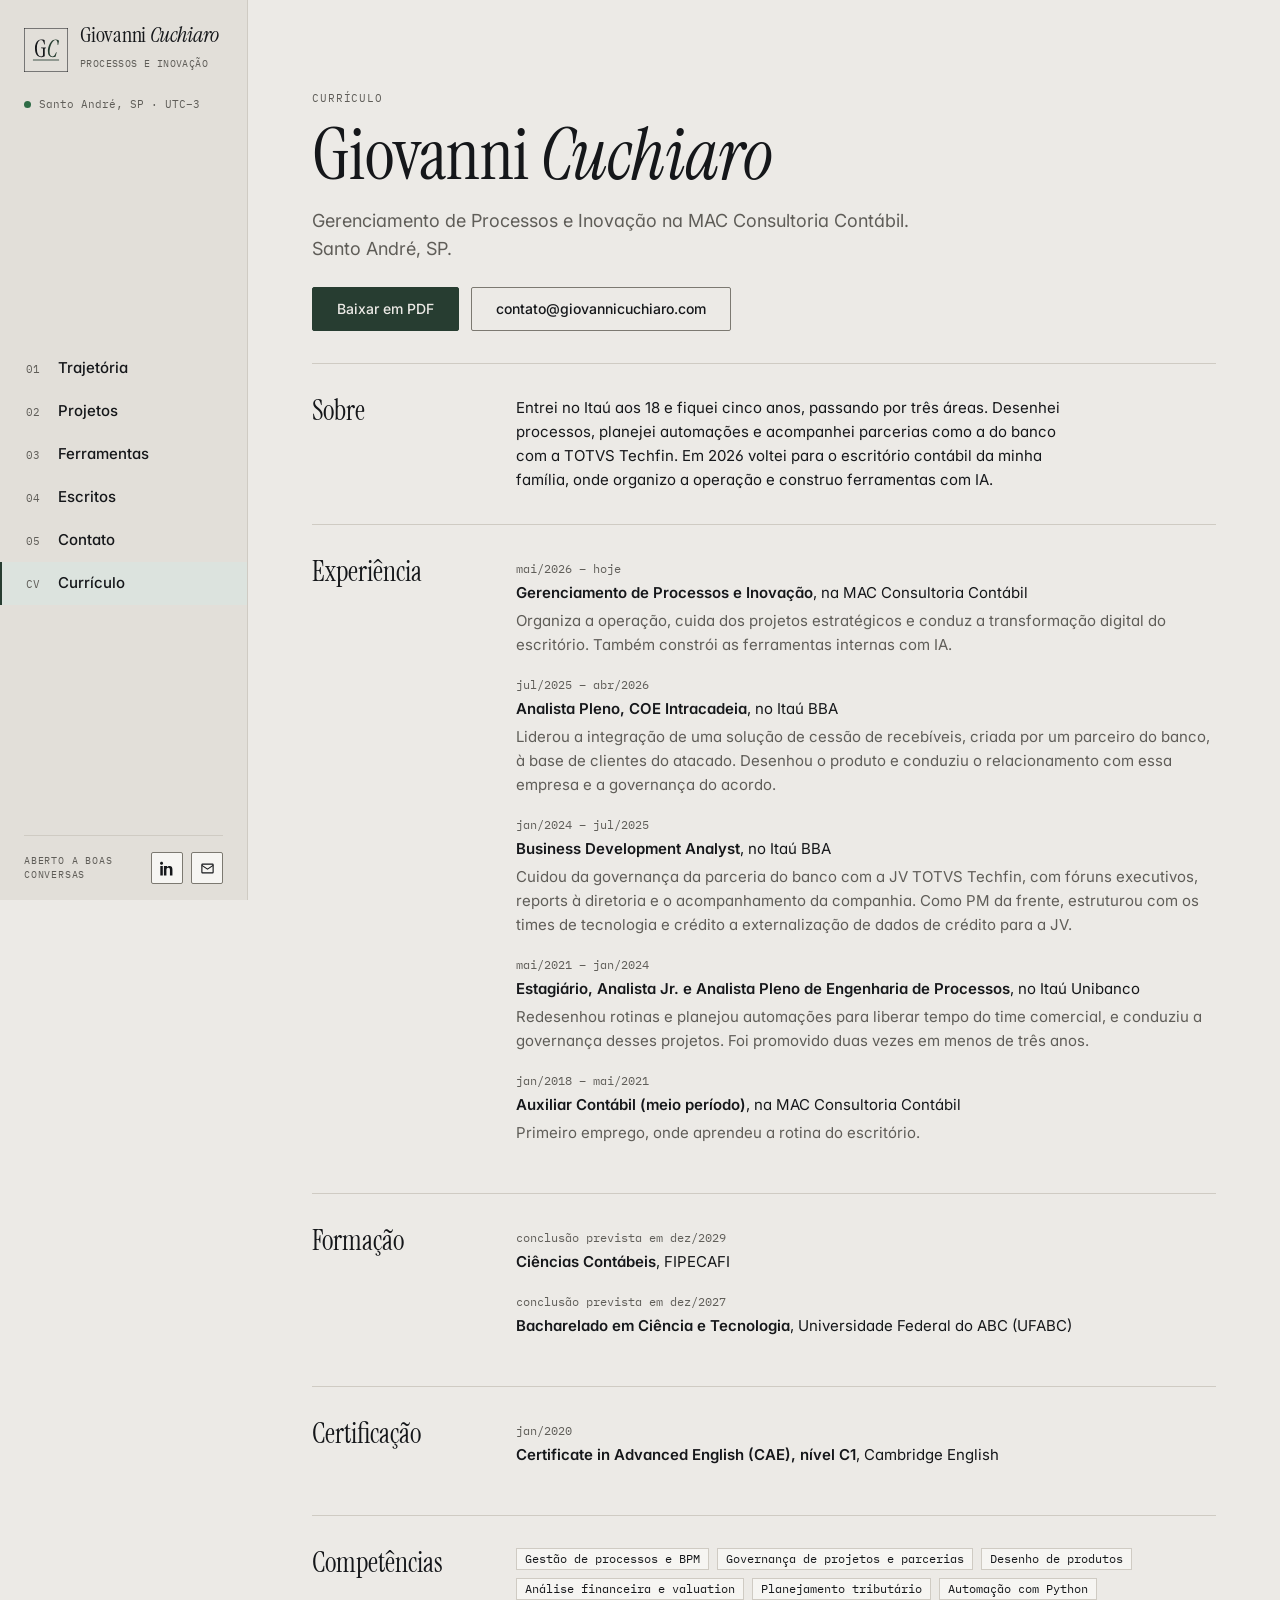
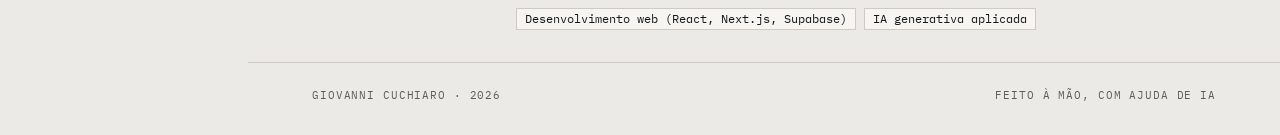
==== commit 9b22000b: "Visual no design system "Giovanni Cuchiaro" - Tokens do sistema (neutros + verde inglês), tema claro" ====
--- a/cv/index.html
+++ b/cv/index.html
@@ -3,6 +3,7 @@
 <head>
 <meta charset="utf-8">
 <meta name="viewport" content="width=device-width, initial-scale=1">
+<meta name="color-scheme" content="light dark">
 <title>Currículo | Giovanni Cuchiaro</title>
 <meta name="description" content="Experiência, formação e competências de Giovanni Cuchiaro.">
 <meta property="og:title" content="Currículo | Giovanni Cuchiaro">
@@ -12,13 +13,13 @@
 <meta property="og:image" content="https://giovannicuchiaro.com/assets/og.jpg">
 <link rel="canonical" href="https://giovannicuchiaro.com/cv/">
 <link rel="icon" href="../assets/favicon.svg" type="image/svg+xml">
-<link rel="preconnect" href="https://fonts.googleapis.com"><link rel="preconnect" href="https://fonts.gstatic.com" crossorigin><link href="https://fonts.googleapis.com/css2?family=IBM+Plex+Mono:wght@400;500&family=Newsreader:ital,opsz,wght@0,6..72,400;0,6..72,500;1,6..72,400&family=Schibsted+Grotesk:wght@400;500;600;700&display=swap" rel="stylesheet">
+<link rel="preconnect" href="https://fonts.googleapis.com"><link rel="preconnect" href="https://fonts.gstatic.com" crossorigin><link href="https://fonts.googleapis.com/css2?family=Instrument+Serif:ital@0;1&family=Inter:wght@400;500;600&family=IBM+Plex+Mono:wght@400;500&display=swap" rel="stylesheet">
 <link rel="stylesheet" href="../assets/style.css">
 </head>
 <body>
 <a class="skip" href="#conteudo">Pular para o conteúdo</a>
 <aside class="side" aria-label="Navegação">
-  <a class="id" href="../"><span class="mark">GC</span><span><b>Giovanni Cuchiaro</b><small>processos e inovação</small></span></a>
+  <a class="id" href="../" aria-label="Giovanni Cuchiaro, início"><picture><source srcset="../assets/logos/gc-monograma-escuro.svg" media="(prefers-color-scheme: dark)"><img src="../assets/logos/gc-monograma-claro.svg" alt="" width="44" height="44"></picture><span><b>Giovanni <em>Cuchiaro</em></b><small>processos e inovação</small></span></a>
   <p class="where"><i></i>Santo André, SP · UTC−3</p>
   <nav><ul class="toc"><li><a href="../#trajetoria"><span>01</span>Trajetória</a></li><li><a href="../#projetos"><span>02</span>Projetos</a></li><li><a href="../#ferramentas"><span>03</span>Ferramentas</a></li><li><a href="../#escritos"><span>04</span>Escritos</a></li><li><a href="../#contato"><span>05</span>Contato</a></li><li><a href="../cv/" aria-current="page"><span>CV</span>Currículo</a></li></ul></nav>
   <div class="side-foot">
@@ -31,7 +32,7 @@
 <div class="col">
   <header class="page-head">
     <p class="label">currículo</p>
-    <h1>Giovanni Cuchiaro</h1>
+    <h1>Giovanni <em>Cuchiaro</em></h1>
     <p class="lede">Gerenciamento de Processos e Inovação na MAC Consultoria Contábil. Santo André, SP.</p>
     <div class="btns">
       <a class="btn btn-solid" href="../assets/curriculo-giovanni-cuchiaro.pdf" download>Baixar em PDF</a>
--- a/assets/style.css
+++ b/assets/style.css
@@ -1,267 +1,239 @@
-/* giovannicuchiaro.com — v3
-   Layout: barra lateral fixa (identidade + navegação numerada) e coluna editorial à direita.
-   Tipos: serifa nos títulos, grotesca no texto, mono nos rótulos. Paleta mantida. */
+/* giovannicuchiaro.com — v4, no design system "Giovanni Cuchiaro"
+   Tokens com os mesmos nomes do sistema (tokens.json). Neutros + um toque de verde inglês,
+   serifa no nome e nos títulos, Inter no texto, mono nos números e rótulos.
+   Cantos retos, fios em vez de sombras. */
 :root {
-  --paper: #f2f2ee;
-  --side: #e9e9e3;
-  --surface: #fbfbf8;
-  --ink: #1c2320;
-  --graphite: #59615c;
-  --rule: #d3d6d0;
-  --marker: #f2d24b;
-  --marker-ink: #1c2320;
-  --pine: #1e5a4f;
-  --pine-deep: #17352f;
-  --pine-soft: #e3ece8;
-  --on-deep: #eef1ec;
-  --serif: "Newsreader", "Source Serif 4", Georgia, serif;
-  --sans: "Schibsted Grotesk", system-ui, -apple-system, "Segoe UI", sans-serif;
-  --mono: "IBM Plex Mono", ui-monospace, "SFMono-Regular", Menlo, monospace;
+  --surface: #ECEAE6;
+  --surface-raised: #F6F5F2;
+  --surface-sunken: #E2DFD9;
+  --line: #CFCBC3;
+  --line-strong: #7C7971;
+  --text-primary: #15171A;
+  --text-secondary: #5F5D58;
+  --accent: #273D31;
+  --accent-fill: #273D31;
+  --accent-fill-hover: #1C2D24;
+  --on-accent: #ECEAE6;
+  --accent-soft: #DCE3DE;
+  --focus: #273D31;
+  --positive: #2E6B45;
+
+  --font-serif: "Instrument Serif", Georgia, "Times New Roman", serif;
+  --font-sans: Inter, system-ui, -apple-system, "Segoe UI", sans-serif;
+  --font-mono: "IBM Plex Mono", ui-monospace, Menlo, Consolas, monospace;
+
+  --space-1: 4px; --space-2: 8px; --space-3: 12px; --space-4: 16px;
+  --space-6: 24px; --space-8: 32px; --space-12: 48px; --space-18: 72px;
+  --radius-0: 0; --radius-s: 2px; --radius-full: 9999px;
+  --content-max: 1200px;
+  --measure: 68ch;
+
   --side-w: 248px;
-  --gut: clamp(16px, 4vw, 56px);
+  --gut: clamp(16px, 5vw, 72px);
   color-scheme: light;
 }
 @media (prefers-color-scheme: dark) {
   :root:not([data-theme="light"]) {
-    --paper: #151a18; --side: #111614; --surface: #1c2320; --ink: #ebece7; --graphite: #a3aba5; --rule: #333c38;
-    --marker: #e6c43c; --pine: #8cc7b6; --pine-deep: #1f3b35; --pine-soft: #22312c; --on-deep: #eef1ec;
+    --surface: #15171A; --surface-raised: #1D2024; --surface-sunken: #101214;
+    --line: #2C2F33; --line-strong: #73716B;
+    --text-primary: #EDEBE7; --text-secondary: #9A9893;
+    --accent: #67A282; --accent-fill-hover: #33503F; --accent-soft: #1E2A24;
+    --focus: #67A282; --positive: #7CC49A;
     color-scheme: dark;
   }
 }
 :root[data-theme="dark"] {
-  --paper: #151a18; --side: #111614; --surface: #1c2320; --ink: #ebece7; --graphite: #a3aba5; --rule: #333c38;
-  --marker: #e6c43c; --pine: #8cc7b6; --pine-deep: #1f3b35; --pine-soft: #22312c; --on-deep: #eef1ec;
+  --surface: #15171A; --surface-raised: #1D2024; --surface-sunken: #101214;
+  --line: #2C2F33; --line-strong: #73716B;
+  --text-primary: #EDEBE7; --text-secondary: #9A9893;
+  --accent: #67A282; --accent-fill-hover: #33503F; --accent-soft: #1E2A24;
+  --focus: #67A282; --positive: #7CC49A;
   color-scheme: dark;
 }
 
-*, *::before, *::after { box-sizing: border-box; }
-html { -webkit-text-size-adjust: 100%; scroll-behavior: smooth; }
+* { box-sizing: border-box; }
+html { scroll-behavior: smooth; -webkit-text-size-adjust: 100%; }
 @media (prefers-reduced-motion: reduce) { html { scroll-behavior: auto; } }
-body { margin: 0; background: var(--paper); color: var(--ink); font-family: var(--sans); font-size: 1rem; line-height: 1.6; overflow-x: hidden; }
+body { margin: 0; background: var(--surface); color: var(--text-primary); font-family: var(--font-sans); font-size: 15px; line-height: 24px; overflow-x: hidden; font-feature-settings: "cv11", "ss01"; }
 img { max-width: 100%; display: block; }
-a { color: var(--pine); text-underline-offset: 3px; text-decoration-thickness: 1px; }
+a { color: var(--accent); text-underline-offset: 3px; text-decoration-thickness: 1px; }
 a:hover { text-decoration-thickness: 2px; }
-:focus-visible { outline: 3px solid var(--marker); outline-offset: 3px; border-radius: 2px; }
+:focus-visible { outline: 2px solid var(--focus); outline-offset: 2px; }
 h1, h2, h3, h4 { margin: 0; font-weight: 400; text-wrap: balance; }
+h1 em, h2 em, h3 em { font-style: italic; }
 p { margin: 0 0 1em; }
-.skip { position: absolute; left: -999px; top: 8px; background: var(--ink); color: var(--paper); padding: 8px 12px; z-index: 20; }
+.skip { position: absolute; left: -999px; top: 8px; background: var(--text-primary); color: var(--surface); padding: 8px 12px; z-index: 20; }
 .skip:focus { left: 8px; }
-.mono { font-family: var(--mono); }
-.label { font-family: var(--mono); font-size: 0.72rem; letter-spacing: 0.08em; text-transform: uppercase; color: var(--graphite); }
+.mono { font-family: var(--font-mono); font-variant-numeric: tabular-nums; }
+/* eyebrow: rótulo mono em caixa-alta */
+.label { font-family: var(--font-mono); font-size: 11px; line-height: 16px; letter-spacing: 0.08em; text-transform: uppercase; color: var(--text-secondary); }
 
 /* ---------- Barra lateral ---------- */
-.side { position: fixed; inset: 0 auto 0 0; width: var(--side-w); background: var(--side); border-right: 1px solid var(--rule); display: flex; flex-direction: column; padding: 24px 0 18px; z-index: 10; }
-.id { display: grid; grid-template-columns: 40px 1fr; gap: 12px; align-items: center; padding: 0 20px; text-decoration: none; color: var(--ink); }
-.mark { width: 40px; height: 40px; border: 1.5px solid var(--ink); display: grid; place-items: center; font-family: var(--serif); font-size: 1.15rem; }
-.id b { display: block; font-family: var(--serif); font-weight: 500; font-size: 1.02rem; letter-spacing: 0.04em; line-height: 1.15; text-transform: uppercase; }
-.id small { display: block; font-family: var(--mono); font-size: 0.64rem; letter-spacing: 0.08em; text-transform: uppercase; color: var(--graphite); margin-top: 3px; }
-.where { margin: 18px 20px 0; font-size: 0.82rem; color: var(--graphite); display: flex; align-items: center; gap: 8px; }
-.where i { width: 7px; height: 7px; border-radius: 50%; background: var(--pine); display: inline-block; }
+.side { position: fixed; inset: 0 auto 0 0; width: var(--side-w); background: var(--surface-sunken); border-right: 1px solid var(--line); display: flex; flex-direction: column; padding: var(--space-6) 0 var(--space-4); z-index: 10; }
+.id { display: grid; grid-template-columns: 44px 1fr; gap: var(--space-3); align-items: center; padding: 0 var(--space-6); text-decoration: none; color: var(--text-primary); }
+.id picture, .id img { width: 44px; height: 44px; }
+.id b { display: block; font-family: var(--font-serif); font-weight: 400; font-size: 22px; line-height: 1; letter-spacing: -0.01em; white-space: nowrap; }
+.id b em { font-style: italic; }
+.id small { display: block; font-family: var(--font-mono); font-size: 10px; letter-spacing: 0.04em; text-transform: uppercase; color: var(--text-secondary); margin-top: 6px; white-space: nowrap; }
+.where { margin: var(--space-4) var(--space-6) 0; font-family: var(--font-mono); font-size: 11px; color: var(--text-secondary); display: flex; align-items: center; gap: var(--space-2); }
+.where i { width: 7px; height: 7px; border-radius: var(--radius-full); background: var(--positive); display: inline-block; }
 .side nav { margin: auto 0; }
 .toc { list-style: none; margin: 0; padding: 0; }
-.toc a { display: grid; grid-template-columns: 34px 1fr; align-items: baseline; padding: 9px 20px; color: var(--ink); text-decoration: none; font-family: var(--serif); font-size: 1.12rem; border-left: 2px solid transparent; }
-.toc a span { font-family: var(--mono); font-size: 0.66rem; color: var(--graphite); }
-.toc a:hover { background: color-mix(in srgb, var(--ink) 4%, transparent); }
-.toc a.is-on, .toc a[aria-current="page"] { border-left-color: var(--ink); background: color-mix(in srgb, var(--ink) 5%, transparent); }
-.side-foot { border-top: 1px solid var(--rule); margin: 0 20px; padding-top: 14px; display: flex; justify-content: space-between; align-items: center; gap: 10px; }
-.side-foot .label { font-size: 0.62rem; line-height: 1.4; max-width: 9em; }
-.icons { display: flex; gap: 8px; }
-.icons a { width: 32px; height: 32px; border: 1px solid var(--rule); display: grid; place-items: center; color: var(--ink); background: var(--surface); }
-.icons a:hover { border-color: var(--ink); }
+.toc a { display: grid; grid-template-columns: 32px 1fr; align-items: baseline; padding: 9px var(--space-6); color: var(--text-primary); text-decoration: none; font-size: 15px; font-weight: 500; border-left: 2px solid transparent; }
+.toc a span { font-family: var(--font-mono); font-size: 11px; font-weight: 400; color: var(--text-secondary); }
+.toc a:hover { background: var(--surface); }
+.toc a.is-on, .toc a[aria-current="page"] { border-left-color: var(--accent); background: var(--accent-soft); }
+.side-foot { border-top: 1px solid var(--line); margin: 0 var(--space-6); padding-top: var(--space-4); display: flex; justify-content: space-between; align-items: center; gap: 10px; }
+.side-foot .label { font-size: 10px; line-height: 14px; max-width: 9em; }
+.icons { display: flex; gap: var(--space-2); }
+.icons a { width: 32px; height: 32px; border: 1px solid var(--line-strong); border-radius: var(--radius-s); display: grid; place-items: center; color: var(--text-primary); background: var(--surface-raised); }
+.icons a:hover { border-color: var(--text-primary); }
 .icons svg { width: 15px; height: 15px; }
 
 /* ---------- Conteúdo ---------- */
 .main { margin-left: var(--side-w); }
-.col { max-width: 1320px; margin-inline: auto; padding-inline: var(--gut); }
-.block { padding-block: clamp(56px, 8vw, 96px); border-top: 1px solid var(--rule); scroll-margin-top: 16px; }
-.block-head { margin-bottom: clamp(28px, 4vw, 44px); }
-.block-head h2 { font-family: var(--serif); font-size: clamp(2.1rem, 4.6vw, 3.4rem); line-height: 1.05; letter-spacing: -0.02em; margin-top: 10px; }
-.block-head p { color: var(--graphite); max-width: 36em; margin: 14px 0 0; }
+.col { max-width: calc(var(--content-max) + 2 * var(--gut)); margin-inline: auto; padding-inline: var(--gut); }
+.block { padding-block: clamp(48px, 7vw, 96px); border-top: 1px solid var(--line); scroll-margin-top: 16px; }
+.block-head { margin-bottom: clamp(24px, 4vw, 40px); }
+.block-head h2 { font-family: var(--font-serif); font-size: clamp(36px, 4vw, 48px); line-height: 1.08; letter-spacing: -0.01em; margin-top: var(--space-2); }
+.block-head p { color: var(--text-secondary); max-width: 36em; margin: var(--space-4) 0 0; }
 
 /* Hero */
-.hero { padding-block: clamp(36px, 6vw, 72px) clamp(40px, 6vw, 64px); }
-.hero-grid { display: grid; grid-template-columns: minmax(0, 1fr); gap: clamp(20px, 4vw, 48px); align-items: end; }
-.hero h1 { font-family: var(--serif); font-size: clamp(2.8rem, 7vw, 5.4rem); line-height: 0.98; letter-spacing: -0.03em; margin-top: 14px; }
-.hl { display: inline-block; background: var(--marker); color: var(--marker-ink); font-family: var(--mono); font-size: 0.8rem; padding: 3px 8px; margin-top: 18px; }
-.lede { font-size: clamp(1.05rem, 1.5vw, 1.18rem); max-width: 34em; margin-top: 20px; }
-.portrait { margin: 0; }
-.portrait img { width: 100%; height: auto; aspect-ratio: 4 / 5; object-fit: cover; border: 1px solid var(--rule); background: var(--side); padding: 6px; }
-.portrait figcaption { margin-top: 8px; }
-
-.now-card { margin-top: 32px; background: var(--pine-deep); color: var(--on-deep); border-radius: 12px; padding: 20px 22px; display: grid; grid-template-columns: auto 1fr; gap: 18px; max-width: 640px; }
-.now-card .label { color: color-mix(in srgb, var(--on-deep) 70%, transparent); }
-.now-card h2 { font-family: var(--sans); font-weight: 650; font-size: 1.15rem; letter-spacing: -0.01em; margin-top: 4px; }
-.now-card ul { list-style: none; padding: 0; margin: 10px 0 0; font-size: 0.93rem; }
-.now-card li { padding: 4px 0 4px 20px; position: relative; }
-.now-card li::before { content: "↳"; position: absolute; left: 0; color: var(--marker); }
-.pulse { width: 10px; height: 10px; border-radius: 50%; background: var(--marker); margin-top: 6px; box-shadow: 0 0 0 0 color-mix(in srgb, var(--marker) 60%, transparent); }
-@media (prefers-reduced-motion: no-preference) { .pulse { animation: pulse 2.4s ease-out infinite; } }
-@keyframes pulse { 0% { box-shadow: 0 0 0 0 color-mix(in srgb, var(--marker) 55%, transparent); } 80%, 100% { box-shadow: 0 0 0 10px transparent; } }
-
-.stats { display: grid; grid-template-columns: repeat(4, minmax(0, 1fr)); border: 1px solid var(--rule); background: var(--surface); margin-top: 40px; }
-.stats a { padding: 16px 18px; text-decoration: none; color: var(--ink); border-left: 1px solid var(--rule); }
-.stats a:first-child { border-left: 0; }
-.stats a:hover { background: color-mix(in srgb, var(--marker) 14%, transparent); }
-.stats b { display: block; font-family: var(--serif); font-weight: 500; font-size: clamp(1.7rem, 3vw, 2.3rem); line-height: 1.1; letter-spacing: -0.02em; }
-.stats span { display: block; font-size: 0.84rem; color: var(--graphite); margin-top: 4px; }
-.caption { font-family: var(--mono); font-size: 0.74rem; color: var(--graphite); margin-top: 10px; }
+.hero { padding-block: clamp(40px, 7vw, 96px) clamp(40px, 6vw, 72px); }
+.hero-grid { display: grid; grid-template-columns: minmax(0, 1fr); gap: var(--space-8); align-items: end; }
+.hero h1 { font-family: var(--font-serif); font-size: clamp(48px, 7vw, 72px); line-height: 1; letter-spacing: -0.01em; margin-top: var(--space-4); }
+.hl { display: inline-block; font-family: var(--font-mono); font-size: 12px; letter-spacing: 0.08em; text-transform: uppercase; color: var(--accent); margin-top: var(--space-6); padding-top: var(--space-3); border-top: 1px solid var(--line); }
+.lede { font-size: 18px; line-height: 28px; max-width: 34em; margin-top: var(--space-4); }
+
+.now-card { margin-top: var(--space-8); background: var(--surface-raised); border: 1px solid var(--line); padding: var(--space-6); display: grid; grid-template-columns: auto 1fr; gap: var(--space-4); max-width: 640px; }
+.now-card h2 { font-family: var(--font-sans); font-weight: 600; font-size: 18px; line-height: 26px; margin-top: var(--space-1); }
+.now-card ul { list-style: none; padding: 0; margin: var(--space-3) 0 0; }
+.now-card li { padding: var(--space-2) 0 var(--space-2) 22px; position: relative; border-top: 1px solid var(--line); }
+.now-card li::before { content: "↳"; position: absolute; left: 0; color: var(--accent); }
+.pulse { width: 8px; height: 8px; border-radius: var(--radius-full); background: var(--positive); margin-top: 4px; }
+
+/* Números (KpiCard) */
+.stats { display: grid; grid-template-columns: repeat(4, minmax(0, 1fr)); gap: var(--space-6); margin-top: var(--space-12); }
+.stats a { display: flex; flex-direction: column; gap: var(--space-2); padding: var(--space-4); text-decoration: none; color: var(--text-primary); background: var(--surface-raised); border: 1px solid var(--line); }
+.stats a:hover { border-color: var(--text-primary); }
+.stats b { font-family: var(--font-mono); font-weight: 400; font-size: 28px; line-height: 32px; font-variant-numeric: tabular-nums; white-space: nowrap; }
+.stats span { font-size: 13px; line-height: 20px; color: var(--text-secondary); }
 
 /* Experiência */
-.job { padding-block: 34px; border-top: 1px solid var(--rule); }
+.job { padding-block: var(--space-8); border-top: 1px solid var(--line); }
 .job:first-of-type { border-top: 0; padding-top: 0; }
-.job-head { display: grid; grid-template-columns: 56px minmax(0, 1fr) auto; gap: 16px; align-items: end; padding-bottom: 16px; border-bottom: 1px solid var(--rule); }
-.logo { width: 56px; height: 56px; display: grid; place-items: center; font-family: var(--serif); font-size: 1.05rem; letter-spacing: 0.02em; }
+.job-head { display: grid; grid-template-columns: 56px minmax(0, 1fr) auto; gap: var(--space-4); align-items: end; padding-bottom: var(--space-4); border-bottom: 1px solid var(--text-primary); }
+.logo { width: 56px; height: 56px; display: grid; place-items: center; }
 .logo img { width: 100%; height: 100%; object-fit: contain; }
-.logo.mac { background: #ffffff; border: 1px solid var(--rule); padding: 5px; }
+.logo.mac { background: #ffffff; border: 1px solid var(--line); padding: 5px; }
 .logo.itau { padding: 0; }
-.logo.bba { background: #000000; padding: 4px; border-radius: 6px; }
-.job-head h3 { font-family: var(--serif); font-size: clamp(1.7rem, 3.4vw, 2.4rem); line-height: 1.05; letter-spacing: -0.015em; }
-.job-head .num { font-family: var(--mono); font-size: 0.7rem; color: var(--graphite); display: block; margin-bottom: 2px; }
-.job-head .role { margin-top: 6px; }
-.job-head .when { text-align: right; font-family: var(--mono); font-size: 0.74rem; color: var(--graphite); line-height: 1.6; }
-.job-sum { margin: 18px 0 0 72px; max-width: 40em; }
-.tags { list-style: none; margin: 12px 0 0 72px; padding: 0; display: flex; flex-wrap: wrap; gap: 6px; }
-.tags li { font-family: var(--mono); font-size: 0.72rem; padding: 3px 9px; border: 1px solid var(--rule); background: var(--surface); }
-.sub { margin: 18px 0 0 72px; border: 1px solid var(--rule); background: var(--surface); padding: 18px 20px 6px; }
-.sub + .sub { margin-top: 12px; }
-.sub h4 { font-family: var(--serif); font-size: 1.35rem; line-height: 1.2; margin: 6px 0 4px; }
-.sub .meta { color: var(--graphite); font-size: 0.92rem; margin: 0 0 10px; }
+.logo.bba { background: #000000; padding: 4px; }
+.job-head h3 { font-family: var(--font-serif); font-size: clamp(28px, 3vw, 32px); line-height: 1.1; }
+.job-head .num { font-family: var(--font-mono); font-size: 11px; color: var(--text-secondary); display: block; margin-bottom: 2px; }
+.job-head .role { margin: var(--space-1) 0 0; }
+.job-head .when { text-align: right; font-family: var(--font-mono); font-size: 12px; line-height: 18px; color: var(--text-secondary); margin: 0; }
+.job-sum { margin: var(--space-4) 0 0 72px; max-width: var(--measure); }
+.tags { list-style: none; margin: var(--space-3) 0 0 72px; padding: 0; display: flex; flex-wrap: wrap; gap: var(--space-2); }
+.tags li, .skills li { font-family: var(--font-mono); font-size: 12px; line-height: 16px; padding: 2px var(--space-2); border: 1px solid var(--line); background: var(--surface-raised); }
+.sub { margin: var(--space-4) 0 0 72px; border: 1px solid var(--line); background: var(--surface-raised); padding: var(--space-4) var(--space-6) var(--space-2); }
+.sub + .sub { margin-top: var(--space-3); }
+.sub h4 { font-family: var(--font-sans); font-weight: 600; font-size: 18px; line-height: 26px; margin: var(--space-2) 0 var(--space-1); }
+.sub .meta { color: var(--text-secondary); font-size: 13px; line-height: 20px; margin: 0 0 var(--space-2); }
 .sub ul { list-style: none; margin: 0; padding: 0; }
-.sub li { position: relative; padding: 10px 0 10px 26px; border-top: 1px solid var(--rule); font-size: 0.94rem; }
-.sub li::before { content: "↳"; position: absolute; left: 4px; top: 10px; color: var(--graphite); }
-.aside-line { margin: 16px 0 0 72px; font-family: var(--serif); font-style: italic; color: var(--graphite); }
+.sub li { position: relative; padding: 10px 0 10px 24px; border-top: 1px solid var(--line); }
+.sub li::before { content: "↳"; position: absolute; left: 2px; top: 10px; color: var(--accent); }
+.aside-line { margin: var(--space-4) 0 0 72px; font-family: var(--font-serif); font-style: italic; font-size: 20px; line-height: 28px; color: var(--text-secondary); }
 
 /* Projetos */
-.cards { display: grid; grid-template-columns: repeat(2, minmax(0, 1fr)); gap: 18px; }
-.card { background: var(--surface); border: 1px solid var(--rule); display: flex; flex-direction: column; min-width: 0; }
-.card-body { padding: 4px 18px 16px; display: flex; flex-direction: column; flex: 1; }
-.shot-img { display: block; border-bottom: 1px solid var(--rule); background: var(--side); overflow: hidden; aspect-ratio: 16 / 10; }
+.cards { display: grid; grid-template-columns: repeat(2, minmax(0, 1fr)); gap: var(--space-6); }
+.card { background: var(--surface-raised); border: 1px solid var(--line); display: flex; flex-direction: column; min-width: 0; }
+.card:hover { border-color: var(--line-strong); }
+.card-body { padding: var(--space-1) var(--space-6) var(--space-6); display: flex; flex-direction: column; flex: 1; }
+.shot-img { display: block; border-bottom: 1px solid var(--line); background: var(--surface-sunken); overflow: hidden; aspect-ratio: 16 / 10; }
 .shot-img img { width: 100%; height: 100%; object-fit: cover; object-position: top left; transition: transform .4s ease; }
 .shot-img:hover img { transform: scale(1.02); }
 @media (prefers-reduced-motion: reduce) { .shot-img img { transition: none; } }
 .card-wide { grid-column: 1 / -1; display: grid; grid-template-columns: minmax(0, 1.7fr) minmax(0, 1fr); }
-.card-wide .shot-img { border-bottom: 0; border-right: 1px solid var(--rule); aspect-ratio: auto; }
-.card-wide .card-body { padding: 18px 22px; }
-.card-wide h3 { font-size: 1.9rem; }
-.card-top { display: flex; justify-content: space-between; align-items: center; gap: 8px; margin: 14px 0 6px; }
-.card h3 { font-family: var(--serif); font-size: 1.45rem; line-height: 1.15; }
-.card p { color: var(--graphite); font-size: 0.94rem; margin: 6px 0 0; }
-.card .stack-line { font-family: var(--mono); font-size: 0.72rem; color: var(--graphite); margin-top: auto; padding-top: 14px; }
-.cat { font-family: var(--mono); font-size: 0.66rem; letter-spacing: 0.06em; text-transform: uppercase; padding: 2px 7px; background: var(--pine-soft); color: var(--pine); }
-.idx { font-family: var(--mono); font-size: 0.7rem; color: var(--graphite); }
-.more-list { list-style: none; margin: 28px 0 0; padding: 0; border-top: 1px solid var(--ink); }
-.more-list li { display: grid; grid-template-columns: minmax(0, 0.9fr) minmax(0, 1.6fr) minmax(0, 0.8fr); gap: 16px; padding: 14px 0; border-bottom: 1px solid var(--rule); font-size: 0.94rem; align-items: baseline; }
-.more-list b { font-family: var(--serif); font-weight: 500; font-size: 1.12rem; }
-.more-list span { color: var(--graphite); }
-.more-list .mono { font-size: 0.72rem; color: var(--graphite); }
-
-/* Telas ilustrativas */
-.shot { background: var(--paper); border: 1px solid var(--rule); border-radius: 6px; padding: 14px; font-size: 0.78rem; line-height: 1.35; color: var(--ink); min-height: 220px; overflow: hidden; }
-.shot-bar { display: flex; justify-content: space-between; align-items: center; gap: 8px; padding-bottom: 10px; margin-bottom: 12px; border-bottom: 1px solid var(--rule); font-weight: 600; font-size: 0.8rem; }
-.shot-bar span { font-weight: 400; color: var(--graphite); white-space: nowrap; font-family: var(--mono); font-size: 0.68rem; }
-.shot table { width: 100%; border-collapse: collapse; }
-.shot th { text-align: left; font-weight: 500; color: var(--graphite); padding: 4px 6px 6px 0; border-bottom: 1px solid var(--rule); }
-.shot td { padding: 7px 6px 7px 0; border-bottom: 1px solid var(--rule); white-space: nowrap; }
-.chip { display: inline-block; padding: 2px 8px; border-radius: 999px; background: var(--pine-soft); color: var(--pine); font-weight: 600; font-size: 0.72rem; }
-.chip.warn { background: color-mix(in srgb, var(--marker) 35%, transparent); color: var(--ink); }
-.chip.muted { background: color-mix(in srgb, var(--rule) 60%, transparent); color: var(--graphite); }
-.tasks { list-style: none; margin: 0; padding: 0; }
-.tasks li { display: grid; grid-template-columns: 18px 1fr auto; gap: 10px; align-items: center; padding: 7px 0; border-bottom: 1px solid var(--rule); }
-.box { width: 14px; height: 14px; border: 1.5px solid var(--graphite); border-radius: 3px; }
-.box.on { background: var(--pine); border-color: var(--pine); position: relative; }
-.box.on::after { content: ""; position: absolute; left: 3.5px; top: 0.5px; width: 4px; height: 8px; border: solid var(--surface); border-width: 0 2px 2px 0; transform: rotate(45deg); }
-.tasks .done { color: var(--graphite); text-decoration: line-through; }
-.tasks small { color: var(--graphite); }
-.kpis { display: grid; grid-template-columns: repeat(3, minmax(0, 1fr)); gap: 8px; margin-bottom: 12px; }
-.kpi { border: 1px solid var(--rule); border-radius: 6px; padding: 8px; background: var(--surface); }
-.kpi b { display: block; font-size: 1.15rem; letter-spacing: -0.02em; }
-.kpi span { color: var(--graphite); font-size: 0.7rem; }
-.bars { display: flex; align-items: flex-end; gap: 6px; height: 70px; border-bottom: 1px solid var(--rule); }
-.bars i { flex: 1; background: var(--pine); opacity: .85; border-radius: 2px 2px 0 0; }
-.bars i.hl { background: var(--marker); opacity: 1; }
-.bars-x { display: flex; gap: 6px; color: var(--graphite); font-size: 0.66rem; margin-top: 4px; }
-.bars-x span { flex: 1; text-align: center; }
-.note { margin-top: 10px; padding: 8px 10px; border-left: 3px solid var(--marker); background: color-mix(in srgb, var(--marker) 12%, transparent); font-size: 0.76rem; }
-.doc { --d-bg: #ffffff; --d-ink: #1c2320; --d-mute: #59615c; --d-rule: #e3e5e0; background: var(--d-bg); color: var(--d-ink); border: 1px solid var(--rule); width: 80%; margin: 0 auto; padding: 14px 16px; }
-.doc h4 { margin: 0 0 2px; font-size: 0.84rem; font-weight: 600; }
-.doc .muted { color: var(--d-mute); font-size: 0.68rem; }
-.doc .row span:last-child { white-space: nowrap; }
-.doc .row { display: flex; justify-content: space-between; gap: 8px; border-bottom: 1px solid var(--d-rule); padding: 5px 0; font-size: 0.72rem; }
-.doc .row.total { font-weight: 700; border-bottom: 0; border-top: 1.5px solid var(--d-ink); margin-top: 4px; }
-.slides { display: grid; grid-template-columns: repeat(3, minmax(0, 1fr)); gap: 8px; }
-.slide { aspect-ratio: 4 / 5; max-width: 100%; border-radius: 4px; padding: 10px; display: flex; flex-direction: column; justify-content: space-between; font-size: 0.7rem; line-height: 1.2; }
-.slide b { font-size: 0.84rem; letter-spacing: -0.01em; }
-.slide.s1 { background: #26302c; color: #f2f2ee; }
-.slide.s2 { background: #f2f2ee; color: #26302c; border: 1px solid #d3d6d0; }
-.slide.s3 { background: #f2d24b; color: #1c2320; }
-.slide .pg { opacity: .7; font-size: 0.64rem; }
-.ok { color: var(--pine); font-weight: 700; }
+.card-wide .shot-img { border-bottom: 0; border-right: 1px solid var(--line); aspect-ratio: auto; }
+.card-wide .card-body { padding: var(--space-6); }
+.card-wide h3 { font-size: 32px; }
+.card-top { display: flex; justify-content: space-between; align-items: center; gap: var(--space-2); margin: var(--space-4) 0 var(--space-2); }
+.card h3 { font-family: var(--font-serif); font-size: 26px; line-height: 1.15; }
+.card p { color: var(--text-secondary); margin: var(--space-2) 0 0; }
+.card .stack-line { font-family: var(--font-mono); font-size: 12px; color: var(--text-secondary); margin-top: auto; padding-top: var(--space-4); }
+.cat { font-family: var(--font-mono); font-size: 11px; line-height: 16px; letter-spacing: 0.06em; text-transform: uppercase; padding: 2px var(--space-2); border: 1px solid var(--line); color: var(--text-secondary); }
+.idx { font-family: var(--font-mono); font-size: 11px; color: var(--text-secondary); }
+.more-list { list-style: none; margin: var(--space-8) 0 0; padding: 0; border-top: 1px solid var(--text-primary); }
+.more-list li { display: grid; grid-template-columns: minmax(0, 0.9fr) minmax(0, 1.6fr) minmax(0, 0.8fr); gap: var(--space-4); padding: var(--space-3) 0; border-bottom: 1px solid var(--line); align-items: baseline; }
+.more-list b { font-weight: 600; }
+.more-list span { color: var(--text-secondary); }
+.more-list .mono { font-size: 12px; }
 
 /* Ferramentas */
-.toolbox { display: grid; grid-template-columns: repeat(4, minmax(0, 1fr)); border: 1px solid var(--rule); background: var(--surface); }
-.toolbox div { padding: 18px; border-left: 1px solid var(--rule); }
+.toolbox { display: grid; grid-template-columns: repeat(4, minmax(0, 1fr)); border: 1px solid var(--line); background: var(--surface-raised); }
+.toolbox div { padding: var(--space-4) var(--space-6) var(--space-6); border-left: 1px solid var(--line); }
 .toolbox div:first-child { border-left: 0; }
-.toolbox h3 { font-family: var(--serif); font-size: 1.35rem; margin: 6px 0 10px; }
-.toolbox ul { list-style: none; margin: 0; padding: 0; font-size: 0.92rem; }
-.toolbox li { padding: 5px 0; border-top: 1px dashed var(--rule); }
+.toolbox h3 { font-family: var(--font-sans); font-weight: 600; font-size: 18px; line-height: 26px; margin: var(--space-2) 0 var(--space-3); }
+.toolbox ul { list-style: none; margin: 0; padding: 0; }
+.toolbox li { padding: 6px 0; border-top: 1px solid var(--line); }
 
 /* Escritos */
-.post { display: grid; grid-template-columns: minmax(0, 1fr) auto; gap: 18px; align-items: end; text-decoration: none; color: var(--ink); background: var(--surface); border: 1px solid var(--rule); padding: 22px; }
-.post h3 { font-family: var(--serif); font-size: clamp(1.4rem, 2.6vw, 1.9rem); line-height: 1.15; margin-top: 8px; }
-.post p { color: var(--graphite); margin: 10px 0 0; max-width: 40em; font-size: 0.95rem; }
-.post .go { font-family: var(--mono); font-size: 0.8rem; white-space: nowrap; }
-.post:hover { border-color: var(--ink); }
+.post { display: grid; grid-template-columns: minmax(0, 1fr) auto; gap: var(--space-6); align-items: end; text-decoration: none; color: var(--text-primary); background: var(--surface-raised); border: 1px solid var(--line); padding: var(--space-6); }
+.post h3 { font-family: var(--font-serif); font-size: clamp(24px, 2.6vw, 32px); line-height: 1.15; margin-top: var(--space-2); }
+.post p { color: var(--text-secondary); margin: var(--space-3) 0 0; max-width: var(--measure); }
+.post .go { font-family: var(--font-mono); font-size: 12px; color: var(--accent); white-space: nowrap; }
+.post:hover { border-color: var(--text-primary); }
 .post:hover h3 { text-decoration: underline; text-decoration-thickness: 1px; text-underline-offset: 5px; }
 
 /* Contato */
-.contact h2 { font-family: var(--serif); font-size: clamp(2.4rem, 5.6vw, 4.2rem); line-height: 1.02; letter-spacing: -0.02em; margin-top: 10px; }
-.contact p { max-width: 34em; margin-top: 16px; }
-.btns { display: flex; flex-wrap: wrap; gap: 10px; margin-top: 24px; }
-.btn { display: inline-flex; align-items: center; gap: 8px; padding: 11px 18px; font: inherit; font-weight: 600; font-size: 0.95rem; text-decoration: none; border: 1.5px solid var(--ink); color: var(--ink); background: transparent; }
-.btn:hover { background: var(--surface); }
-.btn-solid { background: var(--ink); color: var(--paper); }
-.btn-solid:hover { background: var(--pine); border-color: var(--pine); color: #fff; }
-.addr { font-family: var(--mono); font-size: 0.85rem; color: var(--graphite); margin-top: 16px; user-select: all; }
-.foot { border-top: 1px solid var(--rule); padding-block: 22px 32px; display: flex; justify-content: space-between; gap: 12px; flex-wrap: wrap; }
+.contact h2 { font-family: var(--font-serif); font-size: clamp(40px, 5vw, 56px); line-height: 1.02; letter-spacing: -0.01em; margin-top: var(--space-2); }
+.contact p { max-width: 34em; margin-top: var(--space-4); }
+.btns { display: flex; flex-wrap: wrap; gap: var(--space-3); margin-top: var(--space-6); }
+/* Button: secondary (padrão) e primary (.btn-solid) */
+.btn { display: inline-flex; align-items: center; justify-content: center; gap: var(--space-2); min-height: 44px; padding: 0 var(--space-6); border-radius: var(--radius-s); border: 1px solid var(--line-strong); background: transparent; color: var(--text-primary); font: 500 14px/1 var(--font-sans); text-decoration: none; transition: background-color .15s, border-color .15s; }
+.btn:hover { border-color: var(--text-primary); }
+.btn-solid { background: var(--accent-fill); border-color: var(--accent-fill); color: var(--on-accent); }
+.btn-solid:hover { background: var(--accent-fill-hover); border-color: var(--accent-fill-hover); }
+.addr { font-family: var(--font-mono); font-size: 13px; color: var(--text-secondary); margin-top: var(--space-4); user-select: all; }
+.foot { border-top: 1px solid var(--line); padding-block: var(--space-6) var(--space-8); display: flex; justify-content: space-between; gap: var(--space-3); flex-wrap: wrap; }
 
 /* Páginas internas (currículo, artigo) */
-.page-head { padding-block: clamp(36px, 6vw, 72px) 28px; }
-.page-head h1 { font-family: var(--serif); font-size: clamp(2.4rem, 6vw, 4.2rem); line-height: 1.02; letter-spacing: -0.025em; margin-top: 12px; }
-.page-head .lede { color: var(--graphite); }
-.cv-row { display: grid; grid-template-columns: 180px minmax(0, 1fr); gap: 24px; padding-block: 28px; border-top: 1px solid var(--rule); }
-.cv-row h2 { font-family: var(--serif); font-size: 1.45rem; }
+.page-head { padding-block: clamp(40px, 7vw, 96px) var(--space-8); }
+.page-head h1 { font-family: var(--font-serif); font-size: clamp(40px, 6vw, 72px); line-height: 1.02; letter-spacing: -0.01em; margin-top: var(--space-3); }
+.page-head .lede { color: var(--text-secondary); }
+.cv-row { display: grid; grid-template-columns: 180px minmax(0, 1fr); gap: var(--space-6); padding-block: var(--space-8); border-top: 1px solid var(--line); }
+.cv-row h2 { font-family: var(--font-serif); font-size: 28px; line-height: 1.1; }
 .cv-list { list-style: none; margin: 0; padding: 0; }
-.cv-list li { padding: 0 0 18px; }
+.cv-list li { padding: 0 0 var(--space-4); }
 .cv-list b { font-weight: 600; }
-.cv-list .when { display: block; font-family: var(--mono); font-size: 0.74rem; color: var(--graphite); }
-.cv-list p { margin: 4px 0 0; color: var(--graphite); font-size: 0.95rem; }
-.skills { list-style: none; margin: 0; padding: 0; display: flex; flex-wrap: wrap; gap: 6px; }
-.skills li { font-family: var(--mono); font-size: 0.76rem; padding: 4px 10px; border: 1px solid var(--rule); background: var(--surface); }
-.article { max-width: 700px; }
-.prose { font-family: var(--serif); font-size: 1.22rem; line-height: 1.65; }
-.prose h2 { font-family: var(--serif); font-size: 1.8rem; line-height: 1.15; margin: 1.8em 0 0.6em; }
-.prose blockquote { margin: 1.4em 0; padding: 4px 0 4px 20px; border-left: 4px solid var(--marker); font-style: italic; }
+.cv-list .when { display: block; font-family: var(--font-mono); font-size: 12px; color: var(--text-secondary); }
+.cv-list p { margin: var(--space-1) 0 0; color: var(--text-secondary); }
+.skills { list-style: none; margin: 0; padding: 0; display: flex; flex-wrap: wrap; gap: var(--space-2); }
+.article { max-width: 760px; }
+.prose { font-size: 17px; line-height: 28px; max-width: var(--measure); }
+.prose h2 { font-family: var(--font-serif); font-size: 32px; line-height: 1.12; margin: 1.8em 0 0.5em; }
+.prose blockquote { margin: 1.4em 0; padding: 0; font-family: var(--font-serif); font-style: italic; font-size: 24px; line-height: 32px; color: var(--text-primary); }
+.prose blockquote p::before { content: "“"; color: var(--accent); }
+.prose blockquote p::after { content: "”"; color: var(--accent); }
+.prose strong { font-family: var(--font-mono); font-weight: 500; font-size: 0.94em; }
 .prose ul { padding-left: 1.2em; }
 .prose li { margin-bottom: 0.5em; }
-.article-foot { margin-block: 40px 8px; padding-top: 18px; border-top: 1px solid var(--rule); font-size: 0.95rem; }
+.prose li::marker { color: var(--accent); }
+.article-foot { margin-block: var(--space-12) var(--space-2); padding-top: var(--space-4); border-top: 1px solid var(--line); color: var(--text-secondary); }
 
 /* ---------- Telas largas: coluna centralizada e seções em duas colunas ---------- */
 @media (min-width: 1200px) {
-  :root { --head-w: clamp(220px, 20vw, 300px); --col-gap: clamp(40px, 4.5vw, 88px); }
-  /* Hero: apresentação à esquerda, "O que estou fazendo" à direita, números embaixo */
+  :root { --head-w: clamp(220px, 20vw, 300px); --col-gap: clamp(40px, 4.5vw, 72px); }
   .hero { display: grid; grid-template-columns: minmax(0, 1.2fr) minmax(0, 1fr); column-gap: var(--col-gap); align-items: end; }
   .hero-grid { grid-column: 1; }
   .now-card { grid-column: 2; margin-top: 0; max-width: none; }
   .hero .stats, .hero .caption { grid-column: 1 / -1; }
-  /* Seções: título fixo à esquerda enquanto o conteúdo rola à direita */
   .block { display: grid; grid-template-columns: var(--head-w) minmax(0, 1fr); column-gap: var(--col-gap); align-items: start; }
   .block > * { grid-column: 2; }
   .block > .block-head { grid-column: 1; grid-row: 1 / span 30; position: sticky; top: 32px; margin-bottom: 0; }
-  .block-head h2 { font-size: clamp(2.2rem, 2.9vw, 3rem); }
-  .block-head p:not(.label) { font-size: 0.97rem; }
-  /* Contato: chamada à esquerda, texto e botões à direita */
+  .block-head h2 { font-size: clamp(36px, 3vw, 44px); }
   .contact > .label { grid-column: 1; grid-row: 1; margin: 0; }
-  .contact > h2 { grid-column: 1; grid-row: 1 / span 3; margin-top: 28px; font-size: clamp(2.4rem, 3.4vw, 3.6rem); }
+  .contact > h2 { grid-column: 1; grid-row: 1 / span 3; margin-top: 24px; }
   .contact > h2 + p { margin-top: 0; }
 }
 
@@ -269,41 +241,38 @@
 @media (max-width: 1100px) {
   .toolbox { grid-template-columns: repeat(2, minmax(0, 1fr)); }
   .toolbox div:nth-child(3) { border-left: 0; }
-  .toolbox div:nth-child(n+3) { border-top: 1px solid var(--rule); }
+  .toolbox div:nth-child(n+3) { border-top: 1px solid var(--line); }
+  .stats { grid-template-columns: repeat(2, minmax(0, 1fr)); gap: var(--space-4); }
 }
 @media (max-width: 900px) {
-  .side { position: sticky; top: 0; inset: auto; width: auto; flex-direction: row; flex-wrap: wrap; align-items: center; justify-content: space-between; padding: 10px var(--gut); gap: 8px 16px; border-right: 0; border-bottom: 1px solid var(--rule); }
-  .id { padding: 0; grid-template-columns: 34px 1fr; gap: 10px; }
-  .mark { width: 34px; height: 34px; font-size: 1rem; }
-  .id b { font-size: 0.9rem; }
+  .side { position: sticky; top: 0; inset: auto; width: auto; flex-direction: row; flex-wrap: wrap; align-items: center; justify-content: space-between; padding: 10px var(--gut); gap: 8px 16px; border-right: 0; border-bottom: 1px solid var(--line); }
+  .id { padding: 0; grid-template-columns: 36px 1fr; gap: 10px; }
+  .id picture, .id img { width: 36px; height: 36px; }
+  .id b { font-size: 20px; }
+  .id small { display: none; }
   .where, .side-foot { display: none; }
   .side nav { margin: 0; width: 100%; overflow-x: auto; scrollbar-width: none; }
-  .toc { display: flex; gap: 16px; flex-wrap: nowrap; white-space: nowrap; }
-  .toc a { padding: 4px 0; font-size: 0.98rem; grid-template-columns: auto auto; gap: 5px; border-left: 0; border-bottom: 2px solid transparent; }
-  .toc a.is-on, .toc a[aria-current="page"] { background: transparent; border-bottom-color: var(--ink); }
+  .toc { display: flex; gap: var(--space-4); flex-wrap: nowrap; white-space: nowrap; }
+  .toc a { padding: 4px 0; font-size: 14px; grid-template-columns: auto auto; gap: 5px; border-left: 0; border-bottom: 2px solid transparent; }
+  .toc a.is-on, .toc a[aria-current="page"] { background: transparent; border-bottom-color: var(--accent); }
   .main { margin-left: 0; }
-  .hero-grid { grid-template-columns: 1fr; }
-  .portrait { width: min(200px, 60%); grid-row: 1; }
   .cards { grid-template-columns: 1fr; }
   .card-wide { grid-template-columns: 1fr; }
-  .card-wide .shot-img { border-right: 0; border-bottom: 1px solid var(--rule); aspect-ratio: 16 / 10; }
+  .card-wide .shot-img { border-right: 0; border-bottom: 1px solid var(--line); aspect-ratio: 16 / 10; }
   .cv-row { grid-template-columns: 1fr; gap: 10px; }
 }
 @media (max-width: 640px) {
-  .stats { grid-template-columns: repeat(2, minmax(0, 1fr)); }
-  .stats a:nth-child(3) { border-left: 0; }
-  .stats a:nth-child(n+3) { border-top: 1px solid var(--rule); }
   .job-head { grid-template-columns: 44px minmax(0, 1fr); }
-  .logo { width: 44px; height: 44px; font-size: 0.9rem; }
+  .logo { width: 44px; height: 44px; }
   .job-head .when { grid-column: 2; text-align: left; }
   .job-sum, .tags, .sub, .aside-line { margin-left: 0; }
+  .sub { padding-inline: var(--space-4); }
   .more-list li { grid-template-columns: 1fr; gap: 2px; }
   .toolbox { grid-template-columns: 1fr; }
-  .toolbox div { border-left: 0; border-top: 1px solid var(--rule); }
+  .toolbox div { border-left: 0; border-top: 1px solid var(--line); }
   .toolbox div:first-child { border-top: 0; }
   .post { grid-template-columns: 1fr; }
-  .now-card { grid-template-columns: 1fr; gap: 6px; }
-  .shot td:nth-child(3), .shot th:nth-child(3) { display: none; }
-  .doc { width: 100%; }
+  .now-card { grid-template-columns: 1fr; gap: 6px; padding: var(--space-4); }
+  .stats b { font-size: 24px; }
 }
 @media print { .side { display: none; } .main { margin-left: 0; } }
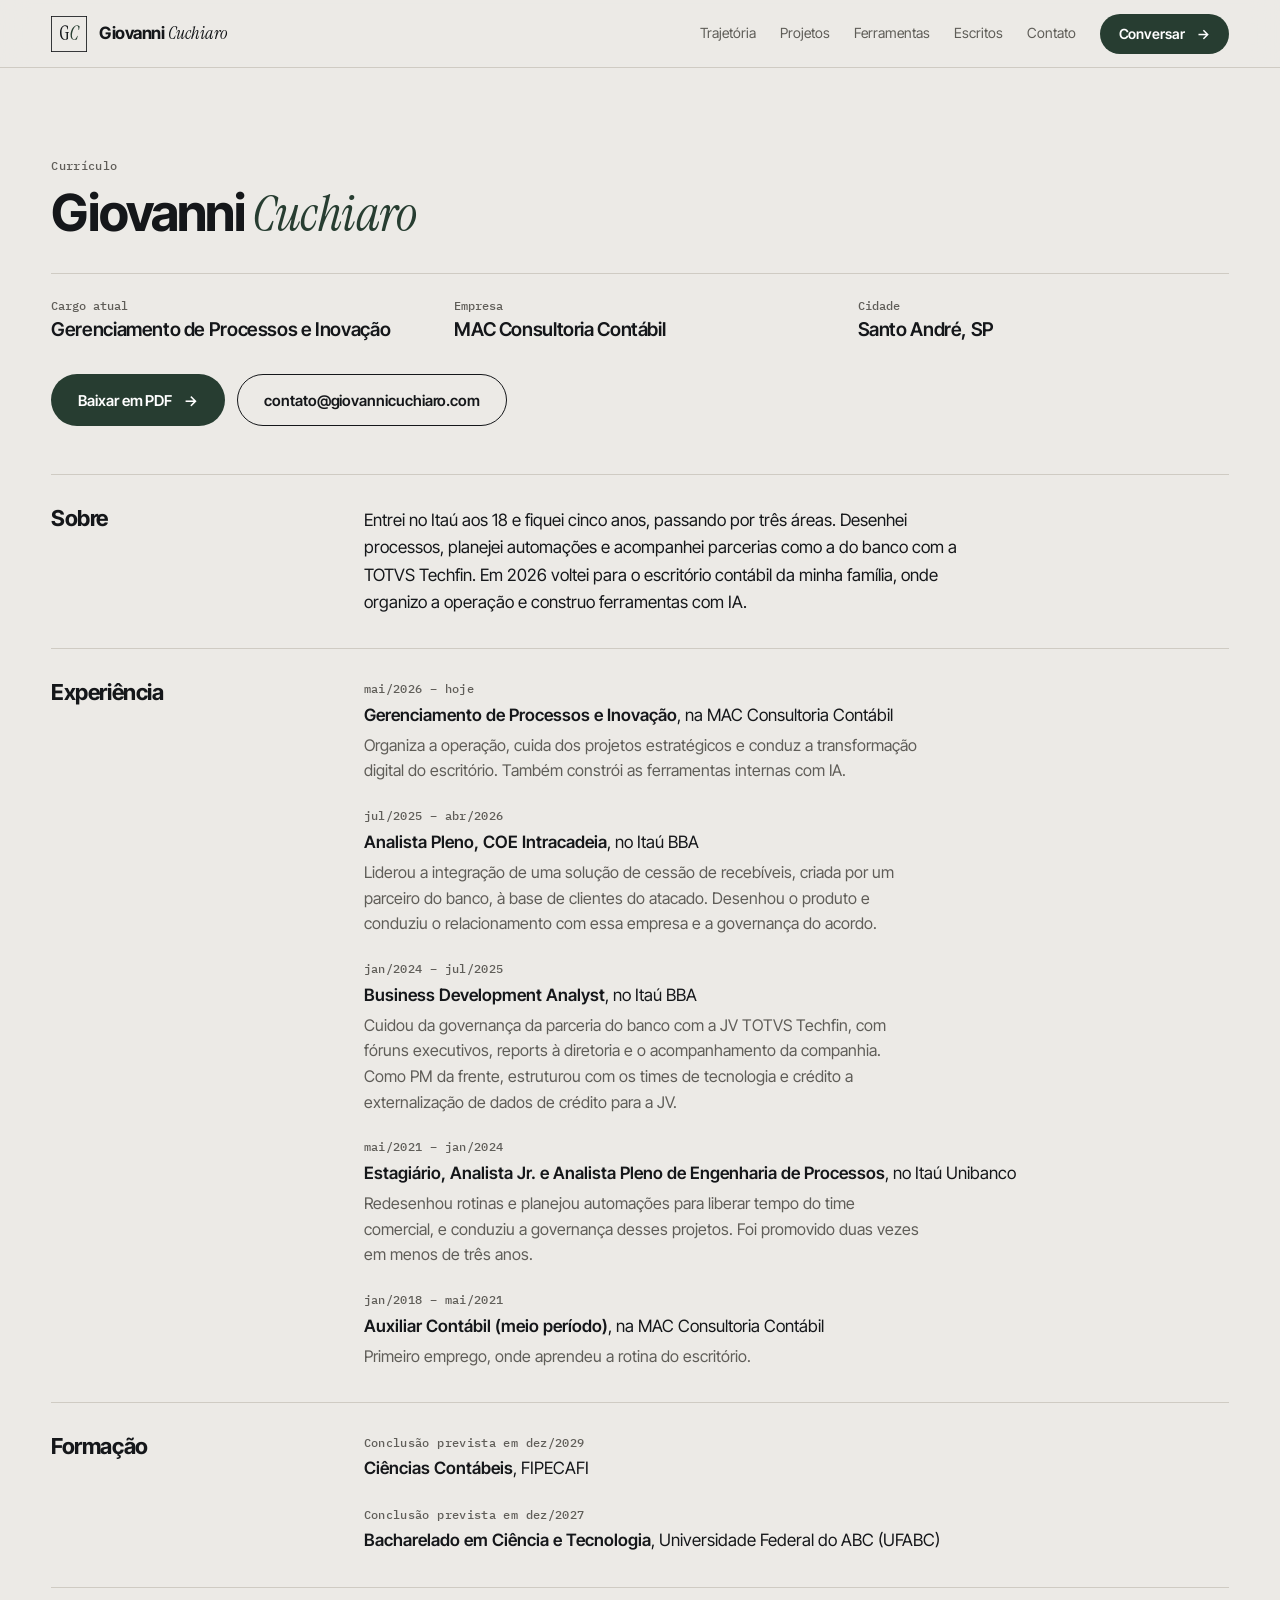
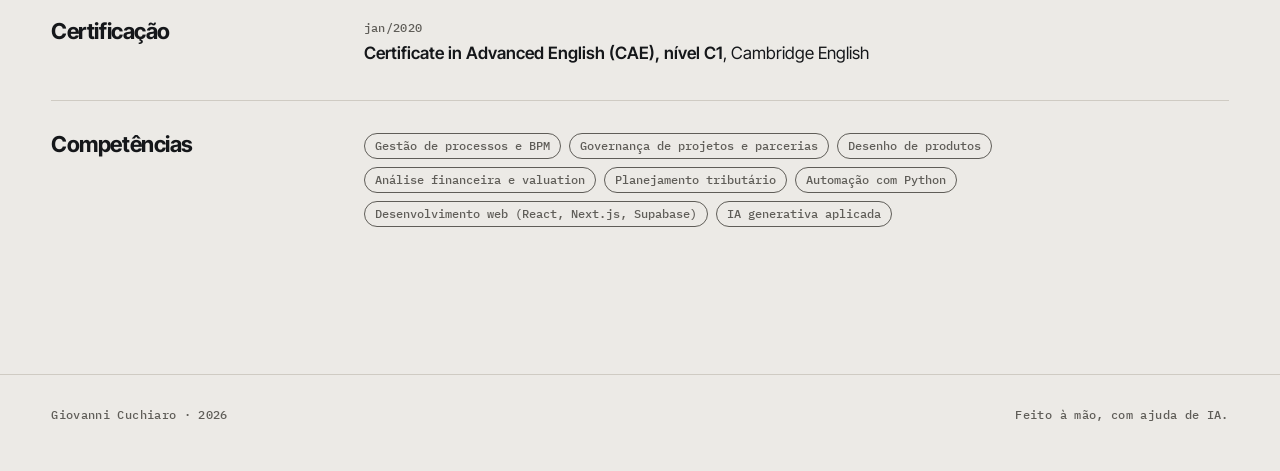
==== commit f17e2ca5: "Site no novo design system (design-system-giovanni) - Barra fina no topo no lugar da lateral; menu e" ====
--- a/cv/index.html
+++ b/cv/index.html
@@ -3,7 +3,7 @@
 <head>
 <meta charset="utf-8">
 <meta name="viewport" content="width=device-width, initial-scale=1">
-<meta name="color-scheme" content="light dark">
+<meta name="theme-color" content="#15171A">
 <title>Currículo | Giovanni Cuchiaro</title>
 <meta name="description" content="Experiência, formação e competências de Giovanni Cuchiaro.">
 <meta property="og:title" content="Currículo | Giovanni Cuchiaro">
@@ -13,44 +13,55 @@
 <meta property="og:image" content="https://giovannicuchiaro.com/assets/og.jpg">
 <link rel="canonical" href="https://giovannicuchiaro.com/cv/">
 <link rel="icon" href="../assets/favicon.svg" type="image/svg+xml">
-<link rel="preconnect" href="https://fonts.googleapis.com"><link rel="preconnect" href="https://fonts.gstatic.com" crossorigin><link href="https://fonts.googleapis.com/css2?family=Instrument+Serif:ital@0;1&family=Inter:wght@400;500;600&family=IBM+Plex+Mono:wght@400;500&display=swap" rel="stylesheet">
+<link rel="preconnect" href="https://fonts.googleapis.com"><link rel="preconnect" href="https://fonts.gstatic.com" crossorigin><link href="https://fonts.googleapis.com/css2?family=Inter+Tight:wght@400;500;600;700;800&family=Instrument+Serif:ital@0;1&family=IBM+Plex+Mono:wght@400;500&display=swap" rel="stylesheet">
+<script>document.documentElement.classList.add("js")</script>
+<link rel="stylesheet" href="../assets/tokens.css">
 <link rel="stylesheet" href="../assets/style.css">
 </head>
 <body>
 <a class="skip" href="#conteudo">Pular para o conteúdo</a>
-<aside class="side" aria-label="Navegação">
-  <a class="id" href="../" aria-label="Giovanni Cuchiaro, início"><picture><source srcset="../assets/logos/gc-monograma-escuro.svg" media="(prefers-color-scheme: dark)"><img src="../assets/logos/gc-monograma-claro.svg" alt="" width="44" height="44"></picture><span><b>Giovanni <em>Cuchiaro</em></b><small>processos e inovação</small></span></a>
-  <p class="where"><i></i>Santo André, SP · UTC−3</p>
-  <nav><ul class="toc"><li><a href="../#trajetoria"><span>01</span>Trajetória</a></li><li><a href="../#projetos"><span>02</span>Projetos</a></li><li><a href="../#ferramentas"><span>03</span>Ferramentas</a></li><li><a href="../#escritos"><span>04</span>Escritos</a></li><li><a href="../#contato"><span>05</span>Contato</a></li><li><a href="../cv/" aria-current="page"><span>CV</span>Currículo</a></li></ul></nav>
-  <div class="side-foot">
-    <span class="label">aberto a boas conversas</span>
-    <span class="icons"><a href="https://www.linkedin.com/in/giovannicuchiaro/" rel="me" aria-label="LinkedIn"><svg viewBox="0 0 24 24" fill="currentColor" aria-hidden="true"><path d="M4.98 3.5C4.98 4.88 3.87 6 2.5 6S0 4.88 0 3.5 1.12 1 2.5 1s2.48 1.12 2.48 2.5zM.5 8h4V23h-4V8zm7 0h3.8v2.05h.05c.53-1 1.83-2.05 3.77-2.05 4.03 0 4.78 2.65 4.78 6.1V23h-4v-7.9c0-1.88-.03-4.3-2.62-4.3-2.62 0-3.02 2.05-3.02 4.17V23h-4V8z"/></svg></a><a href="mailto:contato@giovannicuchiaro.com" aria-label="E-mail"><svg viewBox="0 0 24 24" fill="none" stroke="currentColor" stroke-width="1.8" aria-hidden="true"><rect x="3" y="5" width="18" height="14" rx="1"/><path d="m3 7 9 6 9-6"/></svg></a></span>
+<div class="progress" id="progress" aria-hidden="true"></div>
+<header class="nav">
+  <div class="nav-in">
+    <a class="brand" href="../" aria-label="Giovanni Cuchiaro, início"><img src="../assets/logos/gc-monograma-claro.svg" alt="" width="36" height="36"><span class="who"><b>Giovanni</b> <em>Cuchiaro</em></span></a>
+    <nav class="menu" id="menu" aria-label="Seções"><ol><li><a href="../#trajetoria" data-id="trajetoria"><span>01</span>Trajetória</a></li><li><a href="../#projetos" data-id="projetos"><span>02</span>Projetos</a></li><li><a href="../#ferramentas" data-id="ferramentas"><span>03</span>Ferramentas</a></li><li><a href="../#escritos" data-id="escritos"><span>04</span>Escritos</a></li><li><a href="../#contato" data-id="contato"><span>05</span>Contato</a></li></ol></nav>
+    <a class="btn btn-p btn-sm mag nav-cta" href="../#contato">Conversar <span class="ar" aria-hidden="true">→</span></a>
+    <button class="burger" type="button" aria-expanded="false" aria-controls="menu" aria-label="Abrir menu"><i></i><i></i></button>
   </div>
-</aside>
-<main class="main" id="conteudo">
+</header>
+<main id="conteudo">
 
-<div class="col">
-  <header class="page-head">
-    <p class="label">currículo</p>
-    <h1>Giovanni <em>Cuchiaro</em></h1>
-    <p class="lede">Gerenciamento de Processos e Inovação na MAC Consultoria Contábil. Santo André, SP.</p>
-    <div class="btns">
-      <a class="btn btn-solid" href="../assets/curriculo-giovanni-cuchiaro.pdf" download>Baixar em PDF</a>
-      <a class="btn" href="mailto:contato@giovannicuchiaro.com">contato@giovannicuchiaro.com</a>
+<section class="page-head">
+  <div class="wrap">
+    <p class="label rv">Currículo</p>
+    <h1 class="rv">Giovanni <em class="serif">Cuchiaro</em></h1>
+    <div class="pairs rv">
+      <div class="pair"><span class="pl">Cargo atual</span><span class="pv">Gerenciamento de Processos e Inovação</span></div>
+      <div class="pair"><span class="pl">Empresa</span><span class="pv">MAC Consultoria Contábil</span></div>
+      <div class="pair"><span class="pl">Cidade</span><span class="pv">Santo André, SP</span></div>
     </div>
-  </header>
-  <section class="cv-row"><h2>Sobre</h2><p style="margin:0;max-width:38em">Entrei no Itaú aos 18 e fiquei cinco anos, passando por três áreas. Desenhei processos, planejei automações e acompanhei parcerias como a do banco com a TOTVS Techfin. Em 2026 voltei para o escritório contábil da minha família, onde organizo a operação e construo ferramentas com IA.</p></section>
-  <section class="cv-row"><h2>Experiência</h2><ul class="cv-list"><li><span class="when">mai/2026 – hoje</span><b>Gerenciamento de Processos e Inovação</b>, na MAC Consultoria Contábil<p>Organiza a operação, cuida dos projetos estratégicos e conduz a transformação digital do escritório. Também constrói as ferramentas internas com IA.</p></li><li><span class="when">jul/2025 – abr/2026</span><b>Analista Pleno, COE Intracadeia</b>, no Itaú BBA<p>Liderou a integração de uma solução de cessão de recebíveis, criada por um parceiro do banco, à base de clientes do atacado. Desenhou o produto e conduziu o relacionamento com essa empresa e a governança do acordo.</p></li><li><span class="when">jan/2024 – jul/2025</span><b>Business Development Analyst</b>, no Itaú BBA<p>Cuidou da governança da parceria do banco com a JV TOTVS Techfin, com fóruns executivos, reports à diretoria e o acompanhamento da companhia. Como PM da frente, estruturou com os times de tecnologia e crédito a externalização de dados de crédito para a JV.</p></li><li><span class="when">mai/2021 – jan/2024</span><b>Estagiário, Analista Jr. e Analista Pleno de Engenharia de Processos</b>, no Itaú Unibanco<p>Redesenhou rotinas e planejou automações para liberar tempo do time comercial, e conduziu a governança desses projetos. Foi promovido duas vezes em menos de três anos.</p></li><li><span class="when">jan/2018 – mai/2021</span><b>Auxiliar Contábil (meio período)</b>, na MAC Consultoria Contábil<p>Primeiro emprego, onde aprendeu a rotina do escritório.</p></li></ul></section>
-  <section class="cv-row"><h2>Formação</h2><ul class="cv-list">
-    <li><span class="when">conclusão prevista em dez/2029</span><b>Ciências Contábeis</b>, FIPECAFI</li>
-    <li><span class="when">conclusão prevista em dez/2027</span><b>Bacharelado em Ciência e Tecnologia</b>, Universidade Federal do ABC (UFABC)</li>
-  </ul></section>
-  <section class="cv-row"><h2>Certificação</h2><ul class="cv-list"><li><span class="when">jan/2020</span><b>Certificate in Advanced English (CAE), nível C1</b>, Cambridge English</li></ul></section>
-  <section class="cv-row"><h2>Competências</h2><ul class="skills"><li>Gestão de processos e BPM</li><li>Governança de projetos e parcerias</li><li>Desenho de produtos</li><li>Análise financeira e valuation</li><li>Planejamento tributário</li><li>Automação com Python</li><li>Desenvolvimento web (React, Next.js, Supabase)</li><li>IA generativa aplicada</li></ul></section>
-</div>
+    <div class="btnrow rv">
+      <a class="btn btn-p mag" href="../assets/curriculo-giovanni-cuchiaro.pdf" download>Baixar em PDF <span class="ar" aria-hidden="true">→</span></a>
+      <a class="btn btn-s" href="mailto:contato@giovannicuchiaro.com">contato@giovannicuchiaro.com</a>
+    </div>
+  </div>
+</section>
+<section class="sec cv">
+  <div class="wrap">
+    <div class="cv-row rv"><h2>Sobre</h2><p class="cv-sobre">Entrei no Itaú aos 18 e fiquei cinco anos, passando por três áreas. Desenhei processos, planejei automações e acompanhei parcerias como a do banco com a TOTVS Techfin. Em 2026 voltei para o escritório contábil da minha família, onde organizo a operação e construo ferramentas com IA.</p></div>
+    <div class="cv-row"><h2 class="rv">Experiência</h2><ul class="cv-list"><li class="rv"><span class="label">mai/2026 – hoje</span><b>Gerenciamento de Processos e Inovação</b>, na MAC Consultoria Contábil<p>Organiza a operação, cuida dos projetos estratégicos e conduz a transformação digital do escritório. Também constrói as ferramentas internas com IA.</p></li><li class="rv"><span class="label">jul/2025 – abr/2026</span><b>Analista Pleno, COE Intracadeia</b>, no Itaú BBA<p>Liderou a integração de uma solução de cessão de recebíveis, criada por um parceiro do banco, à base de clientes do atacado. Desenhou o produto e conduziu o relacionamento com essa empresa e a governança do acordo.</p></li><li class="rv"><span class="label">jan/2024 – jul/2025</span><b>Business Development Analyst</b>, no Itaú BBA<p>Cuidou da governança da parceria do banco com a JV TOTVS Techfin, com fóruns executivos, reports à diretoria e o acompanhamento da companhia. Como PM da frente, estruturou com os times de tecnologia e crédito a externalização de dados de crédito para a JV.</p></li><li class="rv"><span class="label">mai/2021 – jan/2024</span><b>Estagiário, Analista Jr. e Analista Pleno de Engenharia de Processos</b>, no Itaú Unibanco<p>Redesenhou rotinas e planejou automações para liberar tempo do time comercial, e conduziu a governança desses projetos. Foi promovido duas vezes em menos de três anos.</p></li><li class="rv"><span class="label">jan/2018 – mai/2021</span><b>Auxiliar Contábil (meio período)</b>, na MAC Consultoria Contábil<p>Primeiro emprego, onde aprendeu a rotina do escritório.</p></li></ul></div>
+    <div class="cv-row rv"><h2>Formação</h2><ul class="cv-list">
+      <li><span class="label">Conclusão prevista em dez/2029</span><b>Ciências Contábeis</b>, FIPECAFI</li>
+      <li><span class="label">Conclusão prevista em dez/2027</span><b>Bacharelado em Ciência e Tecnologia</b>, Universidade Federal do ABC (UFABC)</li>
+    </ul></div>
+    <div class="cv-row rv"><h2>Certificação</h2><ul class="cv-list"><li><span class="label">jan/2020</span><b>Certificate in Advanced English (CAE), nível C1</b>, Cambridge English</li></ul></div>
+    <div class="cv-row rv"><h2>Competências</h2><ul class="tags"><li class="badge b-neutral">Gestão de processos e BPM</li><li class="badge b-neutral">Governança de projetos e parcerias</li><li class="badge b-neutral">Desenho de produtos</li><li class="badge b-neutral">Análise financeira e valuation</li><li class="badge b-neutral">Planejamento tributário</li><li class="badge b-neutral">Automação com Python</li><li class="badge b-neutral">Desenvolvimento web (React, Next.js, Supabase)</li><li class="badge b-neutral">IA generativa aplicada</li></ul></div>
+  </div>
+</section>
 
-<footer class="col foot label"><span>giovanni cuchiaro · 2026</span><span>feito à mão, com ajuda de IA</span></footer>
 </main>
+<footer class="foot"><div class="wrap"><span class="label">Giovanni Cuchiaro · 2026</span><span class="label">Feito à mão, com ajuda de IA.</span></div></footer>
+<div class="cur" id="cur" aria-hidden="true"></div>
 <script src="../assets/site.js" defer></script>
 </body>
 </html>
--- a/assets/tokens.css
+++ b/assets/tokens.css
@@ -0,0 +1,123 @@
+/* Giovanni Cuchiaro — gerado de tokens.json. Tema claro em :root; banda escura com .dark ou [data-theme="dark"]. */
+:root, [data-theme="light"] {
+  --bg: #ECEAE6;
+  --surface: #F6F5F2;
+  --ink: #15171A;
+  --ink-2: #5F5D58;
+  --line: #CFCBC3;
+  --line-s: #7C7971;
+  --brand: #3B6450;
+  --accent: #273D31;
+  --accent-h: #1C2D24;
+  --on-accent: #FFFFFF;
+  --s-ok: #2E6B45;
+  --s-aten: #865A0B;
+  --s-erro: #9A3B2E;
+  --s-info: #34557E;
+  --accent-soft: #DCE3DE;
+  --chart-1: var(--accent);
+  --chart-2: #A26F1F;
+  --chart-3: #4C6F94;
+  --chart-4: #9C5A3E;
+  --chart-5: #76736C;
+  --chart-grid: #DDD9D2;
+  --verde-900: #1C2D24;
+  --verde-800: #273D31;
+  --verde-700: #33503F;
+  --verde-600: #3B6450;
+  --verde-400: #67A282;
+  --verde-300: #8DBFA3;
+  --verde-200: #B4D6C2;
+  --grafite-950: #15171A;
+  --grafite-900: #1D2024;
+  --grafite-800: #24272B;
+  --pedra-300: #9A9893;
+  --nevoa: #ECEAE6;
+  --nevoa-alta: #F6F5F2;
+  --nevoa-funda: #E2DFD9;
+  --tinta: #15171A;
+  --tinta-2: #5F5D58;
+  --linha: #CFCBC3;
+  --linha-forte: #7C7971;
+  --ok: #2E6B45;
+  --ok-d: #7CC49A;
+  --aten: #865A0B;
+  --aten-d: #E2AE55;
+  --erro: #9A3B2E;
+  --erro-d: #E58E7E;
+  --info: #34557E;
+  --info-d: #93AED4;
+  --shadow-modal: 0 30px 80px -20px rgba(21,23,26,0.5);
+}
+.dark, [data-theme="dark"] {
+  --bg: #15171A;
+  --surface: #1D2024;
+  --ink: #ECEAE6;
+  --ink-2: #9A9893;
+  --line: #2C2F33;
+  --line-s: #8A877F;
+  --brand: #8DBFA3;
+  --accent: #67A282;
+  --accent-h: #B4D6C2;
+  --on-accent: #15171A;
+  --s-ok: #7CC49A;
+  --s-aten: #E2AE55;
+  --s-erro: #E58E7E;
+  --s-info: #93AED4;
+  --accent-soft: #1E2A24;
+  --chart-1: var(--accent);
+  --chart-2: #D9A55A;
+  --chart-3: #8EAACB;
+  --chart-4: #D2906F;
+  --chart-5: #8D8A84;
+  --chart-grid: #24272B;
+}
+:root {
+  --font-display: "Inter Tight", system-ui, sans-serif;
+  --font-serif: "Instrument Serif", Georgia, serif;
+  --font-mono: "IBM Plex Mono", ui-monospace, Menlo, monospace;
+  --s-1: 4px;
+  --s-2: 8px;
+  --s-3: 12px;
+  --s-4: 16px;
+  --s-6: 24px;
+  --s-8: 32px;
+  --s-12: 48px;
+  --s-16: 64px;
+  --s-24: 96px;
+  --s-32: 128px;
+  --s-48: 192px;
+  --r-0: 0;
+  --r-s: 4px;
+  --r-pill: 999px;
+  --d-fast: 180ms;
+  --d-base: 420ms;
+  --d-slow: 900ms;
+  --d-count: 1600ms;
+  --e-out: cubic-bezier(.16,1,.3,1);
+  --e-io: cubic-bezier(.65,0,.35,1);
+  --band: clamp(72px,9vw,144px);
+  --gut: clamp(20px,4vw,64px);
+  --measure: 62ch;
+  --measure-title: 22ch;
+  --side: 248px;
+  --z-raised: 2;
+  --z-sticky: 40;
+  --z-dropdown: 50;
+  --z-top: 100;
+  --z-scrim: 1050;
+  --z-drawer: 1100;
+  --z-modal: 1200;
+  --z-tip: 1300;
+  --z-cursor: 1400;
+}
+.t-num { font-family: var(--font-display); font-size: 144px; line-height: 0.86; font-weight: 800; letter-spacing: -0.06em; }
+.t-d1 { font-family: var(--font-display); font-size: 96px; line-height: 1; font-weight: 700; letter-spacing: -0.035em; }
+.t-h1 { font-family: var(--font-display); font-size: 60px; line-height: 1.02; font-weight: 700; letter-spacing: -0.035em; }
+.t-h2 { font-family: var(--font-display); font-size: 36px; line-height: 1.05; font-weight: 700; letter-spacing: -0.03em; }
+.t-h3 { font-family: var(--font-display); font-size: 22px; line-height: 1.2; font-weight: 600; letter-spacing: -0.02em; }
+.t-serif { font-family: var(--font-serif); font-size: 60px; line-height: 1.02; font-weight: 400; letter-spacing: -0.01em; font-style: italic; }
+.t-lede { font-family: var(--font-display); font-size: 21px; line-height: 1.5; font-weight: 400; }
+.t-body { font-family: var(--font-display); font-size: 17px; line-height: 1.6; font-weight: 400; }
+.t-small { font-family: var(--font-display); font-size: 14px; line-height: 1.5; font-weight: 400; }
+.t-label { font-family: var(--font-mono); font-size: 12px; line-height: 1.4; font-weight: 500; letter-spacing: 0.03em; }
--- a/assets/style.css
+++ b/assets/style.css
@@ -1,278 +1,315 @@
-/* giovannicuchiaro.com — v4, no design system "Giovanni Cuchiaro"
-   Tokens com os mesmos nomes do sistema (tokens.json). Neutros + um toque de verde inglês,
-   serifa no nome e nos títulos, Inter no texto, mono nos números e rótulos.
-   Cantos retos, fios em vez de sombras. */
+/* giovannicuchiaro.com — v5, no design system de C:/Dev/design-system-giovanni
+   Cores, fontes, espaços, durações e curvas vêm de tokens.css (mesmos nomes do sistema).
+   Componentes recriados de referencia/guia.css: botões pílula, cards sem raio, badges,
+   linhas expansíveis, abas, números grandes, faixa rolante, órbita, cursor e progresso. */
+
 :root {
-  --surface: #ECEAE6;
-  --surface-raised: #F6F5F2;
-  --surface-sunken: #E2DFD9;
-  --line: #CFCBC3;
-  --line-strong: #7C7971;
-  --text-primary: #15171A;
-  --text-secondary: #5F5D58;
-  --accent: #273D31;
-  --accent-fill: #273D31;
-  --accent-fill-hover: #1C2D24;
-  --on-accent: #ECEAE6;
-  --accent-soft: #DCE3DE;
-  --focus: #273D31;
-  --positive: #2E6B45;
-
-  --font-serif: "Instrument Serif", Georgia, "Times New Roman", serif;
-  --font-sans: Inter, system-ui, -apple-system, "Segoe UI", sans-serif;
-  --font-mono: "IBM Plex Mono", ui-monospace, Menlo, Consolas, monospace;
-
-  --space-1: 4px; --space-2: 8px; --space-3: 12px; --space-4: 16px;
-  --space-6: 24px; --space-8: 32px; --space-12: 48px; --space-18: 72px;
-  --radius-0: 0; --radius-s: 2px; --radius-full: 9999px;
-  --content-max: 1200px;
-  --measure: 68ch;
-
-  --side-w: 248px;
-  --gut: clamp(16px, 5vw, 72px);
-  color-scheme: light;
-}
-@media (prefers-color-scheme: dark) {
-  :root:not([data-theme="light"]) {
-    --surface: #15171A; --surface-raised: #1D2024; --surface-sunken: #101214;
-    --line: #2C2F33; --line-strong: #73716B;
-    --text-primary: #EDEBE7; --text-secondary: #9A9893;
-    --accent: #67A282; --accent-fill-hover: #33503F; --accent-soft: #1E2A24;
-    --focus: #67A282; --positive: #7CC49A;
-    color-scheme: dark;
-  }
-}
-:root[data-theme="dark"] {
-  --surface: #15171A; --surface-raised: #1D2024; --surface-sunken: #101214;
-  --line: #2C2F33; --line-strong: #73716B;
-  --text-primary: #EDEBE7; --text-secondary: #9A9893;
-  --accent: #67A282; --accent-fill-hover: #33503F; --accent-soft: #1E2A24;
-  --focus: #67A282; --positive: #7CC49A;
-  color-scheme: dark;
-}
-
-* { box-sizing: border-box; }
-html { scroll-behavior: smooth; -webkit-text-size-adjust: 100%; }
-@media (prefers-reduced-motion: reduce) { html { scroll-behavior: auto; } }
-body { margin: 0; background: var(--surface); color: var(--text-primary); font-family: var(--font-sans); font-size: 15px; line-height: 24px; overflow-x: hidden; font-feature-settings: "cv11", "ss01"; }
+  --t-num: clamp(64px, 9vw, 144px);
+  --t-d1: clamp(44px, 6.4vw, 96px);
+  --t-h1: clamp(34px, 4vw, 60px);
+  --t-h2: clamp(26px, 2.6vw, 36px);
+  --t-h3: 22px;
+  --t-lede: clamp(18px, 1.5vw, 21px);
+  --t-body: 17px;
+  --t-small: 14px;
+  --t-label: 12px;
+  --nav-h: 68px;
+  --wrap: 1320px;
+}
+.dark { background: var(--bg); color: var(--ink); }
+
+/* ---------- Base ---------- */
+* { box-sizing: border-box; min-width: 0; }
+html { scroll-behavior: smooth; scroll-padding-top: calc(var(--nav-h) + 16px); -webkit-text-size-adjust: 100%; }
+body { margin: 0; background: var(--bg); color: var(--ink); font: 400 var(--t-body)/1.6 var(--font-display); -webkit-font-smoothing: antialiased; overflow-x: clip; }
+::selection { background: var(--verde-800); color: #fff; }
 img { max-width: 100%; display: block; }
-a { color: var(--accent); text-underline-offset: 3px; text-decoration-thickness: 1px; }
-a:hover { text-decoration-thickness: 2px; }
-:focus-visible { outline: 2px solid var(--focus); outline-offset: 2px; }
-h1, h2, h3, h4 { margin: 0; font-weight: 400; text-wrap: balance; }
-h1 em, h2 em, h3 em { font-style: italic; }
-p { margin: 0 0 1em; }
-.skip { position: absolute; left: -999px; top: 8px; background: var(--text-primary); color: var(--surface); padding: 8px 12px; z-index: 20; }
+a { color: var(--brand); text-underline-offset: 3px; text-decoration-thickness: 1px; transition: color var(--d-fast); }
+:focus-visible { outline: 2px solid var(--accent); outline-offset: 3px; }
+h1, h2, h3, h4 { margin: 0; font-weight: 700; letter-spacing: -.035em; line-height: 1.02; text-wrap: balance; }
+p { margin: 0; text-wrap: pretty; }
+ul { margin: 0; padding: 0; list-style: none; }
+.serif { font-family: var(--font-serif); font-style: italic; font-weight: 400; letter-spacing: -.01em; }
+h1 .serif, h2 .serif { color: var(--accent); }
+.label { font: 500 var(--t-label)/1.4 var(--font-mono); letter-spacing: .03em; color: var(--ink-2); }
+.lede { font-size: var(--t-lede); line-height: 1.5; color: var(--ink-2); max-width: var(--measure); }
+.wrap { max-width: var(--wrap); margin: 0 auto; padding-inline: var(--gut); position: relative; }
+.skip { position: absolute; left: -999px; top: 8px; background: var(--ink); color: var(--bg); padding: 8px 12px; z-index: var(--z-cursor); }
 .skip:focus { left: 8px; }
-.mono { font-family: var(--font-mono); font-variant-numeric: tabular-nums; }
-/* eyebrow: rótulo mono em caixa-alta */
-.label { font-family: var(--font-mono); font-size: 11px; line-height: 16px; letter-spacing: 0.08em; text-transform: uppercase; color: var(--text-secondary); }
-
-/* ---------- Barra lateral ---------- */
-.side { position: fixed; inset: 0 auto 0 0; width: var(--side-w); background: var(--surface-sunken); border-right: 1px solid var(--line); display: flex; flex-direction: column; padding: var(--space-6) 0 var(--space-4); z-index: 10; }
-.id { display: grid; grid-template-columns: 44px 1fr; gap: var(--space-3); align-items: center; padding: 0 var(--space-6); text-decoration: none; color: var(--text-primary); }
-.id picture, .id img { width: 44px; height: 44px; }
-.id b { display: block; font-family: var(--font-serif); font-weight: 400; font-size: 22px; line-height: 1; letter-spacing: -0.01em; white-space: nowrap; }
-.id b em { font-style: italic; }
-.id small { display: block; font-family: var(--font-mono); font-size: 10px; letter-spacing: 0.04em; text-transform: uppercase; color: var(--text-secondary); margin-top: 6px; white-space: nowrap; }
-.where { margin: var(--space-4) var(--space-6) 0; font-family: var(--font-mono); font-size: 11px; color: var(--text-secondary); display: flex; align-items: center; gap: var(--space-2); }
-.where i { width: 7px; height: 7px; border-radius: var(--radius-full); background: var(--positive); display: inline-block; }
-.side nav { margin: auto 0; }
-.toc { list-style: none; margin: 0; padding: 0; }
-.toc a { display: grid; grid-template-columns: 32px 1fr; align-items: baseline; padding: 9px var(--space-6); color: var(--text-primary); text-decoration: none; font-size: 15px; font-weight: 500; border-left: 2px solid transparent; }
-.toc a span { font-family: var(--font-mono); font-size: 11px; font-weight: 400; color: var(--text-secondary); }
-.toc a:hover { background: var(--surface); }
-.toc a.is-on, .toc a[aria-current="page"] { border-left-color: var(--accent); background: var(--accent-soft); }
-.side-foot { border-top: 1px solid var(--line); margin: 0 var(--space-6); padding-top: var(--space-4); display: flex; justify-content: space-between; align-items: center; gap: 10px; }
-.side-foot .label { font-size: 10px; line-height: 14px; max-width: 9em; }
-.icons { display: flex; gap: var(--space-2); }
-.icons a { width: 32px; height: 32px; border: 1px solid var(--line-strong); border-radius: var(--radius-s); display: grid; place-items: center; color: var(--text-primary); background: var(--surface-raised); }
-.icons a:hover { border-color: var(--text-primary); }
-.icons svg { width: 15px; height: 15px; }
-
-/* ---------- Conteúdo ---------- */
-.main { margin-left: var(--side-w); }
-.col { max-width: calc(var(--content-max) + 2 * var(--gut)); margin-inline: auto; padding-inline: var(--gut); }
-.block { padding-block: clamp(48px, 7vw, 96px); border-top: 1px solid var(--line); scroll-margin-top: 16px; }
-.block-head { margin-bottom: clamp(24px, 4vw, 40px); }
-.block-head h2 { font-family: var(--font-serif); font-size: clamp(36px, 4vw, 48px); line-height: 1.08; letter-spacing: -0.01em; margin-top: var(--space-2); }
-.block-head p { color: var(--text-secondary); max-width: 36em; margin: var(--space-4) 0 0; }
-
-/* Hero */
-.hero { padding-block: clamp(40px, 7vw, 96px) clamp(40px, 6vw, 72px); }
-.hero-grid { display: grid; grid-template-columns: minmax(0, 1fr); gap: var(--space-8); align-items: end; }
-.hero h1 { font-family: var(--font-serif); font-size: clamp(48px, 7vw, 72px); line-height: 1; letter-spacing: -0.01em; margin-top: var(--space-4); }
-.hl { display: inline-block; font-family: var(--font-mono); font-size: 12px; letter-spacing: 0.08em; text-transform: uppercase; color: var(--accent); margin-top: var(--space-6); padding-top: var(--space-3); border-top: 1px solid var(--line); }
-.lede { font-size: 18px; line-height: 28px; max-width: 34em; margin-top: var(--space-4); }
-
-.now-card { margin-top: var(--space-8); background: var(--surface-raised); border: 1px solid var(--line); padding: var(--space-6); display: grid; grid-template-columns: auto 1fr; gap: var(--space-4); max-width: 640px; }
-.now-card h2 { font-family: var(--font-sans); font-weight: 600; font-size: 18px; line-height: 26px; margin-top: var(--space-1); }
-.now-card ul { list-style: none; padding: 0; margin: var(--space-3) 0 0; }
-.now-card li { padding: var(--space-2) 0 var(--space-2) 22px; position: relative; border-top: 1px solid var(--line); }
-.now-card li::before { content: "↳"; position: absolute; left: 0; color: var(--accent); }
-.pulse { width: 8px; height: 8px; border-radius: var(--radius-full); background: var(--positive); margin-top: 4px; }
-
-/* Números (KpiCard) */
-.stats { display: grid; grid-template-columns: repeat(4, minmax(0, 1fr)); gap: var(--space-6); margin-top: var(--space-12); }
-.stats a { display: flex; flex-direction: column; gap: var(--space-2); padding: var(--space-4); text-decoration: none; color: var(--text-primary); background: var(--surface-raised); border: 1px solid var(--line); }
-.stats a:hover { border-color: var(--text-primary); }
-.stats b { font-family: var(--font-mono); font-weight: 400; font-size: 28px; line-height: 32px; font-variant-numeric: tabular-nums; white-space: nowrap; }
-.stats span { font-size: 13px; line-height: 20px; color: var(--text-secondary); }
-
-/* Experiência */
-.job { padding-block: var(--space-8); border-top: 1px solid var(--line); }
-.job:first-of-type { border-top: 0; padding-top: 0; }
-.job-head { display: grid; grid-template-columns: 56px minmax(0, 1fr) auto; gap: var(--space-4); align-items: end; padding-bottom: var(--space-4); border-bottom: 1px solid var(--text-primary); }
-.logo { width: 56px; height: 56px; display: grid; place-items: center; }
+
+/* ---------- Barra de navegação ---------- */
+.nav { position: fixed; inset: 0 0 auto; height: var(--nav-h); z-index: var(--z-top); background: color-mix(in srgb, var(--nevoa) 86%, transparent); -webkit-backdrop-filter: blur(14px); backdrop-filter: blur(14px); border-bottom: 1px solid var(--linha); color: var(--tinta); }
+.nav-in { max-width: var(--wrap); height: 100%; margin: 0 auto; padding-inline: var(--gut); display: flex; align-items: center; gap: var(--s-6); }
+.brand { display: flex; align-items: center; gap: var(--s-3); text-decoration: none; color: var(--tinta); flex: none; }
+.brand img { width: 36px; height: 36px; }
+.who { font-size: 17px; line-height: 1; letter-spacing: -.03em; white-space: nowrap; }
+.who b { font-weight: 700; }
+.who em { font-family: var(--font-serif); font-style: italic; font-weight: 400; letter-spacing: -.01em; font-size: 1.08em; }
+.menu { margin-left: auto; }
+.menu ol { list-style: none; margin: 0; padding: 0; display: flex; gap: var(--s-6); }
+.menu a { position: relative; display: block; padding: 6px 0; font-size: 14px; text-decoration: none; color: var(--tinta-2); }
+.menu a span { display: none; }
+.menu a::after { content: ""; position: absolute; left: 0; right: 0; bottom: 0; height: 1.5px; background: var(--verde-800); transform: scaleX(0); transform-origin: 0 50%; transition: transform var(--d-base) var(--e-out); }
+.menu a.on { color: var(--tinta); font-weight: 600; }
+.menu a.on::after { transform: none; }
+@media (hover: hover) and (pointer: fine) { .menu a:hover { color: var(--tinta); } .menu a:hover::after { transform: none; } }
+.nav-cta { flex: none; }
+.burger { display: none; width: 44px; height: 44px; border: 1px solid var(--linha-forte); border-radius: 50%; background: none; color: inherit; position: relative; cursor: pointer; flex: none; margin-left: auto; z-index: calc(var(--z-drawer) + 1); }
+.burger i { position: absolute; left: 13px; right: 13px; height: 1.5px; background: currentColor; transition: transform var(--d-base) var(--e-out); }
+.burger i:first-child { top: 17px; } .burger i:last-child { top: 25px; }
+.burger[aria-expanded="true"] { color: var(--nevoa); border-color: #8A877F; }
+.burger[aria-expanded="true"] i:first-child { transform: translateY(4px) rotate(45deg); }
+.burger[aria-expanded="true"] i:last-child { transform: translateY(-4px) rotate(-45deg); }
+@media (max-width: 960px) {
+  .burger { display: block; }
+  .nav .nav-cta { display: none; }
+  .menu { position: fixed; inset: 0; z-index: var(--z-drawer); background: var(--grafite-950); color: var(--nevoa); padding: calc(var(--nav-h) + var(--s-8)) var(--gut) var(--s-12); display: flex; flex-direction: column; justify-content: flex-start; opacity: 0; visibility: hidden; transition: opacity var(--d-base) var(--e-out), visibility 0s linear var(--d-base); }
+  .menu.open { opacity: 1; visibility: visible; transition: opacity var(--d-base) var(--e-out); }
+  .menu ol { flex-direction: column; gap: var(--s-1); }
+  .menu a { display: flex; gap: 10px; align-items: baseline; padding: 6px 0; font: 700 clamp(34px, 9vw, 48px)/1.15 var(--font-display); letter-spacing: -.04em; color: var(--nevoa); }
+  .menu a span { display: inline; font: 500 11px var(--font-mono); letter-spacing: 0; color: var(--verde-400); }
+  .menu a::after { display: none; }
+  .menu a.on { color: var(--verde-400); font-weight: 700; }
+  body.menu-open { overflow: hidden; }
+  body.menu-open .nav { -webkit-backdrop-filter: none; backdrop-filter: none; background: var(--grafite-950); border-bottom-color: #2C2F33; }
+}
+
+/* ---------- Botões ---------- */
+.btn { --bx: 0px; --by: 0px; position: relative; display: inline-flex; align-items: center; justify-content: center; gap: 12px; min-height: 52px; padding: 0 26px; border-radius: var(--r-pill); font: 600 15px/1 var(--font-display); letter-spacing: -.005em; text-decoration: none; cursor: pointer; border: 1.5px solid transparent; overflow: hidden; isolation: isolate; transform: translate(var(--bx), var(--by)); transition: transform var(--d-base) var(--e-out), color var(--d-base) var(--e-out), border-color var(--d-base), background-color var(--d-base); }
+.btn::before { content: ""; position: absolute; inset: 0; z-index: -1; border-radius: inherit; transform: translateY(101%); transition: transform var(--d-base) var(--e-out); }
+.btn .ar { display: inline-block; transition: transform var(--d-base) var(--e-out); }
+.btn-p { background: var(--accent); color: var(--on-accent); }
+.btn-p::before { background: var(--grafite-950); }
+.dark .btn-p::before { background: var(--nevoa); }
+.btn-s { border-color: var(--ink); color: var(--ink); background: transparent; }
+.btn-s::before { background: var(--ink); }
+.btn-g { min-height: 44px; padding: 0; border: 0; border-radius: 0; background: none; color: var(--ink); overflow: visible; }
+.btn-g::before { inset: auto 0 8px 0; height: 1.5px; background: var(--accent); transform: scaleX(.25); transform-origin: 0 50%; border-radius: 0; }
+.btn-sm { min-height: 40px; padding: 0 18px; font-size: 14px; }
+.nav .btn-p { background: var(--verde-800); color: #fff; }
+@media (hover: hover) and (pointer: fine) {
+  .btn:hover::before { transform: none; }
+  .btn:hover .ar, .post:hover .btn-g .ar { transform: translateX(5px); }
+  .btn-s:hover { color: var(--bg); }
+  .dark .btn-p:hover { color: var(--grafite-950); }
+  .btn-g:hover::before, .post:hover .btn-g::before { transform: scaleX(1); }
+}
+.btn:focus-visible { outline: 2px solid var(--ink); outline-offset: 3px; box-shadow: 0 0 0 2px var(--bg); }
+.btn:active { transform: translate(var(--bx), var(--by)) scale(.97); }
+.btnrow { display: flex; flex-wrap: wrap; gap: var(--s-3); align-items: center; }
+
+/* ---------- Badges ---------- */
+.badge { display: inline-flex; align-items: center; gap: 6px; height: 26px; padding: 0 10px; border-radius: var(--r-pill); font: 500 12px/1 var(--font-mono); border: 1px solid currentColor; white-space: nowrap; }
+.badge::before { content: ""; width: 6px; height: 6px; border-radius: 50%; background: currentColor; }
+.b-neutral { color: var(--ink-2); }
+.b-neutral::before { display: none; }
+.tags { display: flex; flex-wrap: wrap; gap: var(--s-2); }
+
+/* ---------- Hero ---------- */
+.hero { position: relative; overflow: hidden; padding-block: calc(var(--nav-h) + clamp(72px, 10vw, 152px)) var(--band); }
+.orb { position: absolute; width: min(70vw, 780px); aspect-ratio: 1; right: -16%; top: -34%; border-radius: 50%; background: conic-gradient(from 0deg, var(--verde-600), var(--verde-800), var(--verde-700), var(--verde-400), var(--verde-600)); filter: blur(90px); opacity: .5; animation: spin 26s linear infinite; pointer-events: none; }
+@keyframes spin { to { transform: rotate(360deg); } }
+.hero h1 { font-size: var(--t-d1); line-height: 1; margin-top: var(--s-4); max-width: 12ch; }
+.hero-grid { display: grid; grid-template-columns: minmax(0, 7fr) minmax(0, 5fr); gap: var(--s-12) var(--s-16); align-items: start; margin-top: var(--s-12); padding-top: var(--s-6); border-top: 1px solid var(--line); }
+.hl { font: 500 var(--t-label)/1.4 var(--font-mono); letter-spacing: .03em; color: var(--accent); margin-bottom: var(--s-4); }
+.hero .lede { color: var(--ink); }
+@media (max-width: 1099px) { .hero-grid { grid-template-columns: 1fr; } }
+
+/* Card "agora" */
+.nc { background: var(--surface); border: 1px solid var(--line); padding: var(--s-8); }
+.nc h2 { font-size: var(--t-h3); letter-spacing: -.02em; line-height: 1.2; margin-top: var(--s-2); }
+.nc ul { margin-top: var(--s-4); }
+.nc li { position: relative; padding: var(--s-3) 0 var(--s-3) 26px; border-top: 1px solid var(--line); font-size: 15px; color: var(--ink-2); }
+.nc li::before { content: "↳"; position: absolute; left: 0; color: var(--accent); font-weight: 600; }
+.dot { display: inline-block; width: 8px; height: 8px; border-radius: 50%; background: var(--accent); margin-right: 8px; vertical-align: 1px; animation: pulse 2s var(--e-io) infinite; }
+@keyframes pulse { 50% { box-shadow: 0 0 0 6px color-mix(in srgb, var(--accent) 22%, transparent); } }
+
+/* ---------- Faixa rolante ---------- */
+.marquee { overflow: hidden; border-bottom: 1px solid var(--line); padding: var(--s-6) 0; -webkit-mask-image: linear-gradient(90deg, transparent, #000 8%, #000 92%, transparent); mask-image: linear-gradient(90deg, transparent, #000 8%, #000 92%, transparent); }
+.mq { display: flex; gap: var(--s-12); width: max-content; animation: mq 38s linear infinite; font: 700 clamp(34px, 4.6vw, 68px)/1 var(--font-display); letter-spacing: -.04em; white-space: nowrap; padding-right: var(--s-12); }
+.mq span:nth-child(even) { font-family: var(--font-serif); font-style: italic; font-weight: 400; color: var(--accent); }
+.marquee:hover .mq { animation-play-state: paused; }
+@keyframes mq { to { transform: translateX(-50%); } }
+
+/* ---------- Seções ---------- */
+.sec { padding-block: var(--band); border-top: 1px solid var(--line); }
+.marquee + .sec { border-top: 0; }
+.alt { background: var(--nevoa-funda); }
+.sh { margin-bottom: var(--s-12); }
+.sh .n { display: block; font: 500 var(--t-label) var(--font-mono); color: var(--accent); margin-bottom: var(--s-3); }
+.sh h2 { font-size: var(--t-h1); max-width: var(--measure-title); }
+.sh .lede { margin-top: var(--s-6); }
+@media (min-width: 1100px) {
+  .sec-grid { display: grid; grid-template-columns: minmax(0, 4fr) minmax(0, 8fr); gap: var(--s-16); align-items: start; }
+  .sec-grid > .sh { position: sticky; top: calc(var(--nav-h) + var(--s-8)); margin-bottom: 0; z-index: var(--z-sticky); }
+  .sec-grid .sh h2 { font-size: clamp(34px, 3.4vw, 52px); }
+  .sec-grid .sh .lede { font-size: 17px; }
+}
+.sub-h { font-size: var(--t-h3); letter-spacing: -.02em; margin: var(--s-16) 0 var(--s-4); }
+
+/* ---------- Trajetória ---------- */
+.job { padding-block: var(--s-8); border-top: 1px solid var(--line); }
+.job:first-child { border-top: 1px solid var(--ink); }
+.job-head { display: grid; grid-template-columns: 96px minmax(0, 1fr) 48px; gap: var(--s-6); align-items: start; }
+.yr { font: 800 40px/.9 var(--font-display); letter-spacing: -.05em; color: var(--accent); font-variant-numeric: tabular-nums; }
+.job-head h3 { font-size: var(--t-h2); }
+.job-head .label { margin-top: var(--s-2); }
+.job-head .when { margin-top: var(--s-1); }
+.logo { width: 48px; height: 48px; display: grid; place-items: center; }
 .logo img { width: 100%; height: 100%; object-fit: contain; }
-.logo.mac { background: #ffffff; border: 1px solid var(--line); padding: 5px; }
-.logo.itau { padding: 0; }
-.logo.bba { background: #000000; padding: 4px; }
-.job-head h3 { font-family: var(--font-serif); font-size: clamp(28px, 3vw, 32px); line-height: 1.1; }
-.job-head .num { font-family: var(--font-mono); font-size: 11px; color: var(--text-secondary); display: block; margin-bottom: 2px; }
-.job-head .role { margin: var(--space-1) 0 0; }
-.job-head .when { text-align: right; font-family: var(--font-mono); font-size: 12px; line-height: 18px; color: var(--text-secondary); margin: 0; }
-.job-sum { margin: var(--space-4) 0 0 72px; max-width: var(--measure); }
-.tags { list-style: none; margin: var(--space-3) 0 0 72px; padding: 0; display: flex; flex-wrap: wrap; gap: var(--space-2); }
-.tags li, .skills li { font-family: var(--font-mono); font-size: 12px; line-height: 16px; padding: 2px var(--space-2); border: 1px solid var(--line); background: var(--surface-raised); }
-.sub { margin: var(--space-4) 0 0 72px; border: 1px solid var(--line); background: var(--surface-raised); padding: var(--space-4) var(--space-6) var(--space-2); }
-.sub + .sub { margin-top: var(--space-3); }
-.sub h4 { font-family: var(--font-sans); font-weight: 600; font-size: 18px; line-height: 26px; margin: var(--space-2) 0 var(--space-1); }
-.sub .meta { color: var(--text-secondary); font-size: 13px; line-height: 20px; margin: 0 0 var(--space-2); }
-.sub ul { list-style: none; margin: 0; padding: 0; }
-.sub li { position: relative; padding: 10px 0 10px 24px; border-top: 1px solid var(--line); }
-.sub li::before { content: "↳"; position: absolute; left: 2px; top: 10px; color: var(--accent); }
-.aside-line { margin: var(--space-4) 0 0 72px; font-family: var(--font-serif); font-style: italic; font-size: 20px; line-height: 28px; color: var(--text-secondary); }
-
-/* Projetos */
-.cards { display: grid; grid-template-columns: repeat(2, minmax(0, 1fr)); gap: var(--space-6); }
-.card { background: var(--surface-raised); border: 1px solid var(--line); display: flex; flex-direction: column; min-width: 0; }
-.card:hover { border-color: var(--line-strong); }
-.card-body { padding: var(--space-1) var(--space-6) var(--space-6); display: flex; flex-direction: column; flex: 1; }
-.shot-img { display: block; border-bottom: 1px solid var(--line); background: var(--surface-sunken); overflow: hidden; aspect-ratio: 16 / 10; }
-.shot-img img { width: 100%; height: 100%; object-fit: cover; object-position: top left; transition: transform .4s ease; }
-.shot-img:hover img { transform: scale(1.02); }
-@media (prefers-reduced-motion: reduce) { .shot-img img { transition: none; } }
-.card-wide { grid-column: 1 / -1; display: grid; grid-template-columns: minmax(0, 1.7fr) minmax(0, 1fr); }
-.card-wide .shot-img { border-bottom: 0; border-right: 1px solid var(--line); aspect-ratio: auto; }
-.card-wide .card-body { padding: var(--space-6); }
-.card-wide h3 { font-size: 32px; }
-.card-top { display: flex; justify-content: space-between; align-items: center; gap: var(--space-2); margin: var(--space-4) 0 var(--space-2); }
-.card h3 { font-family: var(--font-serif); font-size: 26px; line-height: 1.15; }
-.card p { color: var(--text-secondary); margin: var(--space-2) 0 0; }
-.card .stack-line { font-family: var(--font-mono); font-size: 12px; color: var(--text-secondary); margin-top: auto; padding-top: var(--space-4); }
-.cat { font-family: var(--font-mono); font-size: 11px; line-height: 16px; letter-spacing: 0.06em; text-transform: uppercase; padding: 2px var(--space-2); border: 1px solid var(--line); color: var(--text-secondary); }
-.idx { font-family: var(--font-mono); font-size: 11px; color: var(--text-secondary); }
-.more-list { list-style: none; margin: var(--space-8) 0 0; padding: 0; border-top: 1px solid var(--text-primary); }
-.more-list li { display: grid; grid-template-columns: minmax(0, 0.9fr) minmax(0, 1.6fr) minmax(0, 0.8fr); gap: var(--space-4); padding: var(--space-3) 0; border-bottom: 1px solid var(--line); align-items: baseline; }
-.more-list b { font-weight: 600; }
-.more-list span { color: var(--text-secondary); }
-.more-list .mono { font-size: 12px; }
-
-/* Ferramentas */
-.toolbox { display: grid; grid-template-columns: repeat(4, minmax(0, 1fr)); border: 1px solid var(--line); background: var(--surface-raised); }
-.toolbox div { padding: var(--space-4) var(--space-6) var(--space-6); border-left: 1px solid var(--line); }
-.toolbox div:first-child { border-left: 0; }
-.toolbox h3 { font-family: var(--font-sans); font-weight: 600; font-size: 18px; line-height: 26px; margin: var(--space-2) 0 var(--space-3); }
-.toolbox ul { list-style: none; margin: 0; padding: 0; }
-.toolbox li { padding: 6px 0; border-top: 1px solid var(--line); }
-
-/* Escritos */
-.post { display: grid; grid-template-columns: minmax(0, 1fr) auto; gap: var(--space-6); align-items: end; text-decoration: none; color: var(--text-primary); background: var(--surface-raised); border: 1px solid var(--line); padding: var(--space-6); }
-.post h3 { font-family: var(--font-serif); font-size: clamp(24px, 2.6vw, 32px); line-height: 1.15; margin-top: var(--space-2); }
-.post p { color: var(--text-secondary); margin: var(--space-3) 0 0; max-width: var(--measure); }
-.post .go { font-family: var(--font-mono); font-size: 12px; color: var(--accent); white-space: nowrap; }
-.post:hover { border-color: var(--text-primary); }
-.post:hover h3 { text-decoration: underline; text-decoration-thickness: 1px; text-underline-offset: 5px; }
-
-/* Contato */
-.contact h2 { font-family: var(--font-serif); font-size: clamp(40px, 5vw, 56px); line-height: 1.02; letter-spacing: -0.01em; margin-top: var(--space-2); }
-.contact p { max-width: 34em; margin-top: var(--space-4); }
-.btns { display: flex; flex-wrap: wrap; gap: var(--space-3); margin-top: var(--space-6); }
-/* Button: secondary (padrão) e primary (.btn-solid) */
-.btn { display: inline-flex; align-items: center; justify-content: center; gap: var(--space-2); min-height: 44px; padding: 0 var(--space-6); border-radius: var(--radius-s); border: 1px solid var(--line-strong); background: transparent; color: var(--text-primary); font: 500 14px/1 var(--font-sans); text-decoration: none; transition: background-color .15s, border-color .15s; }
-.btn:hover { border-color: var(--text-primary); }
-.btn-solid { background: var(--accent-fill); border-color: var(--accent-fill); color: var(--on-accent); }
-.btn-solid:hover { background: var(--accent-fill-hover); border-color: var(--accent-fill-hover); }
-.addr { font-family: var(--font-mono); font-size: 13px; color: var(--text-secondary); margin-top: var(--space-4); user-select: all; }
-.foot { border-top: 1px solid var(--line); padding-block: var(--space-6) var(--space-8); display: flex; justify-content: space-between; gap: var(--space-3); flex-wrap: wrap; }
-
-/* Páginas internas (currículo, artigo) */
-.page-head { padding-block: clamp(40px, 7vw, 96px) var(--space-8); }
-.page-head h1 { font-family: var(--font-serif); font-size: clamp(40px, 6vw, 72px); line-height: 1.02; letter-spacing: -0.01em; margin-top: var(--space-3); }
-.page-head .lede { color: var(--text-secondary); }
-.cv-row { display: grid; grid-template-columns: 180px minmax(0, 1fr); gap: var(--space-6); padding-block: var(--space-8); border-top: 1px solid var(--line); }
-.cv-row h2 { font-family: var(--font-serif); font-size: 28px; line-height: 1.1; }
-.cv-list { list-style: none; margin: 0; padding: 0; }
-.cv-list li { padding: 0 0 var(--space-4); }
+.logo.mac { background: #fff; border: 1px solid var(--line); padding: 4px; }
+.logo.bba { background: #000; padding: 3px; }
+.job-body { margin-left: calc(96px + var(--s-6)); margin-top: var(--s-6); display: grid; gap: var(--s-6); }
+.job-sum { max-width: var(--measure); }
+.sub { border-top: 1px solid var(--line); padding-top: var(--s-4); }
+.sub h4 { font-size: 19px; letter-spacing: -.02em; margin-top: var(--s-2); }
+.sub .meta { color: var(--ink-2); font-size: var(--t-small); margin-top: var(--s-1); }
+.sub ul { margin-top: var(--s-3); }
+.sub li { position: relative; padding: var(--s-2) 0 var(--s-2) 26px; color: var(--ink-2); font-size: 16px; }
+.sub li::before { content: "↳"; position: absolute; left: 0; color: var(--accent); font-weight: 600; }
+.qc { margin: 0; background: var(--surface); border: 1px solid var(--line); padding: var(--s-8); display: flex; flex-direction: column; gap: var(--s-4); }
+.qc blockquote { margin: 0; font: 400 clamp(24px, 2.4vw, 32px)/1.12 var(--font-serif); font-style: italic; letter-spacing: -.01em; }
+@media (max-width: 599px) {
+  .job-head { grid-template-columns: minmax(0, 1fr) 44px; }
+  .yr { grid-column: 1 / -1; font-size: 32px; }
+  .logo { width: 44px; height: 44px; grid-row: 2; grid-column: 2; }
+  .job-body { margin-left: 0; }
+  .qc { padding: var(--s-6); }
+}
+
+/* ---------- Projetos ---------- */
+.cards { display: grid; grid-template-columns: repeat(2, minmax(0, 1fr)); gap: var(--s-4); }
+.pc { background: var(--surface); border: 1px solid var(--line); display: flex; flex-direction: column; transition: transform var(--d-base) var(--e-out), border-color var(--d-base), opacity var(--d-slow) var(--e-out); }
+.pc-wide { grid-column: 1 / -1; }
+.pc .shot { display: block; aspect-ratio: 16 / 10; overflow: hidden; background: var(--nevoa-funda); border-bottom: 1px solid var(--line); }
+.pc-wide .shot { aspect-ratio: 21 / 9; }
+.pc .shot img { width: 100%; height: 100%; object-fit: cover; object-position: top left; transition: transform var(--d-slow) var(--e-out); }
+.pc .bd { padding: var(--s-6); display: flex; flex-direction: column; flex: 1; }
+.pc-top { display: flex; justify-content: space-between; align-items: center; gap: var(--s-2); }
+.pc h3 { font-size: var(--t-h3); letter-spacing: -.02em; line-height: 1.2; margin: var(--s-4) 0 var(--s-2); }
+.pc p { color: var(--ink-2); font-size: 15px; }
+.pc .stk { margin-top: auto; padding-top: var(--s-3); border-top: 1px solid var(--line); }
+.pc p + .stk { margin-top: var(--s-6); }
+@media (hover: hover) { .pc:hover { transform: translateY(-6px); border-color: var(--ink); } .pc:hover .shot img { transform: scale(1.02); } }
+@media (max-width: 760px) { .cards { grid-template-columns: 1fr; } .pc-wide .shot { aspect-ratio: 16 / 10; } }
+
+/* Linhas expansíveis */
+.exp { border-top: 1px solid var(--line); }
+.exp details { border-bottom: 1px solid var(--line); }
+.exp summary { list-style: none; display: grid; grid-template-columns: minmax(0, 1fr) auto auto; gap: var(--s-6); align-items: center; padding: var(--s-6) 0; cursor: pointer; }
+.exp summary::-webkit-details-marker { display: none; }
+.exp summary b { font-size: clamp(19px, 1.8vw, 24px); letter-spacing: -.025em; font-weight: 700; }
+.exp .pm { width: 32px; height: 32px; border: 1px solid var(--line-s); border-radius: 50%; position: relative; transition: transform var(--d-base) var(--e-out), background var(--d-base), border-color var(--d-base); }
+.exp .pm::before, .exp .pm::after { content: ""; position: absolute; left: 50%; top: 50%; width: 12px; height: 1.5px; background: currentColor; transform: translate(-50%, -50%); }
+.exp .pm::after { transform: translate(-50%, -50%) rotate(90deg); transition: transform var(--d-base) var(--e-out); }
+.exp details[open] .pm { background: var(--accent); border-color: var(--accent); color: var(--on-accent); transform: rotate(180deg); }
+.exp details[open] .pm::after { transform: translate(-50%, -50%) rotate(0); }
+.exp .body { padding: 0 0 var(--s-6); color: var(--ink-2); max-width: var(--measure); }
+.exp details[open] .body { animation: drop var(--d-base) var(--e-out); }
+@keyframes drop { from { opacity: 0; transform: translateY(-8px); } }
+@media (max-width: 599px) { .exp summary { grid-template-columns: minmax(0, 1fr) auto; gap: var(--s-2) var(--s-4); } .exp summary .label { grid-row: 2; } .exp .pm { grid-row: 1 / span 2; grid-column: 2; } }
+
+/* ---------- Números ---------- */
+.numbers .label { margin-bottom: var(--s-8); }
+.stats { display: grid; grid-template-columns: repeat(4, minmax(0, 1fr)); border-top: 1px solid var(--line); }
+.stat { padding: var(--s-8) var(--s-6) var(--s-6) 0; border-right: 1px solid var(--line); position: relative; }
+.stat + .stat { padding-left: var(--s-6); }
+.stat:last-child { border-right: 0; }
+.stat .n { display: block; font: 800 var(--t-num)/.86 var(--font-display); letter-spacing: -.06em; font-variant-numeric: tabular-nums; }
+.stat .n sup { font-size: .42em; vertical-align: .95em; color: var(--accent); margin-left: 2px; letter-spacing: 0; }
+.stat p { margin-top: var(--s-6); color: var(--ink-2); font-size: 15px; max-width: 22ch; }
+.stat::after { content: ""; position: absolute; left: 0; right: var(--s-6); top: -1px; height: 2px; background: var(--accent); transform: scaleX(0); transform-origin: 0 50%; transition: transform 1.4s var(--e-out); }
+.stat + .stat::after { left: var(--s-6); }
+.stat.in::after { transform: scaleX(1); }
+@media (max-width: 1099px) { .stats { grid-template-columns: 1fr 1fr; } .stat:nth-child(2) { border-right: 0; } .stat:nth-child(3) { padding-left: 0; } .stat:nth-child(3)::after { left: 0; } .stat:nth-child(n+3) { border-top: 1px solid var(--line); } }
+@media (max-width: 480px) { .stats { grid-template-columns: 1fr; } .stat { border-right: 0 !important; padding-left: 0 !important; } .stat::after { left: 0 !important; } .stat + .stat { border-top: 1px solid var(--line); } }
+
+/* ---------- Ferramentas (abas) ---------- */
+.tabs { display: flex; gap: var(--s-6); border-bottom: 1px solid var(--line); overflow-x: auto; scrollbar-width: none; }
+.tab { appearance: none; background: none; border: 0; color: var(--ink-2); font: 500 15px var(--font-display); padding: 12px 0; position: relative; cursor: pointer; flex: none; min-height: 44px; }
+.tab::after { content: ""; position: absolute; left: 0; right: 0; bottom: -1px; height: 2px; background: var(--accent); transform: scaleX(0); transform-origin: 0 50%; transition: transform var(--d-base) var(--e-out); }
+.tab[aria-selected="true"] { color: var(--ink); font-weight: 600; }
+.tab[aria-selected="true"]::after { transform: none; }
+.tabpanel { padding: var(--s-6) 0 0; }
+.tabpanel[hidden] { display: none; }
+.tabpanel ul { display: grid; grid-template-columns: repeat(2, minmax(0, 1fr)); gap: 0 var(--s-8); }
+.tabpanel li { padding: var(--s-4) 0; border-bottom: 1px solid var(--line); font-size: clamp(19px, 1.8vw, 24px); font-weight: 600; letter-spacing: -.025em; }
+@media (max-width: 599px) { .tabpanel ul { grid-template-columns: 1fr; } }
+
+/* ---------- Escritos ---------- */
+.post { display: grid; gap: var(--s-4); text-decoration: none; color: var(--ink); background: var(--surface); border: 1px solid var(--line); padding: var(--s-8); transition: transform var(--d-base) var(--e-out), border-color var(--d-base), opacity var(--d-slow) var(--e-out); }
+.post h3, .post .post-t { font-size: var(--t-h2); max-width: 30ch; }
+.post p { color: var(--ink-2); max-width: var(--measure); }
+.post .btn-g { justify-self: start; }
+@media (hover: hover) { .post:hover { transform: translateY(-6px); border-color: var(--ink); } }
+
+/* ---------- Contato ---------- */
+.contact { position: relative; overflow: hidden; border-top: 0; }
+.contact .n { display: block; color: var(--accent); }
+.contact h2 { font-size: var(--t-d1); line-height: 1; margin-top: var(--s-4); max-width: 12ch; }
+.contact .lede { margin-top: var(--s-8); }
+.contact .btnrow { margin-top: var(--s-8); }
+.addr { margin-top: var(--s-6); user-select: all; }
+.contact .wrap > * { position: relative; }
+
+/* ---------- Rodapé ---------- */
+.foot { padding-block: var(--s-8) var(--s-12); border-top: 1px solid var(--line); }
+.foot .wrap { display: flex; justify-content: space-between; flex-wrap: wrap; gap: var(--s-4); }
+
+/* ---------- Páginas internas ---------- */
+.page-head { padding-block: calc(var(--nav-h) + clamp(56px, 7vw, 112px)) var(--s-12); }
+.page-head h1 { font-size: var(--t-h1); margin-top: var(--s-3); }
+.page-head .lede { margin-top: var(--s-6); }
+.page-head .btnrow { margin-top: var(--s-8); }
+.nf { min-height: 70vh; }
+.pairs { display: grid; grid-template-columns: repeat(3, minmax(0, 1fr)); gap: var(--s-6) var(--s-8); margin-top: var(--s-8); padding-top: var(--s-6); border-top: 1px solid var(--line); }
+.pl { display: block; font: 500 var(--t-label)/1.4 var(--font-mono); color: var(--ink-2); margin-bottom: var(--s-1); }
+.pv { display: block; font-weight: 600; font-size: 19px; letter-spacing: -.02em; line-height: 1.25; }
+@media (max-width: 760px) { .pairs { grid-template-columns: 1fr; } }
+.cv { padding-top: 0; border-top: 0; }
+.cv-row { display: grid; grid-template-columns: minmax(0, 3fr) minmax(0, 9fr); gap: var(--s-6); padding-block: var(--s-8); border-top: 1px solid var(--line); }
+.cv-row h2 { font-size: var(--t-h3); letter-spacing: -.02em; }
+.cv-sobre { max-width: var(--measure); }
+.cv-list li { padding-bottom: var(--s-6); }
+.cv-list li:last-child { padding-bottom: 0; }
+.cv-list .label { display: block; margin-bottom: var(--s-1); }
 .cv-list b { font-weight: 600; }
-.cv-list .when { display: block; font-family: var(--font-mono); font-size: 12px; color: var(--text-secondary); }
-.cv-list p { margin: var(--space-1) 0 0; color: var(--text-secondary); }
-.skills { list-style: none; margin: 0; padding: 0; display: flex; flex-wrap: wrap; gap: var(--space-2); }
-.article { max-width: 760px; }
-.prose { font-size: 17px; line-height: 28px; max-width: var(--measure); }
-.prose h2 { font-family: var(--font-serif); font-size: 32px; line-height: 1.12; margin: 1.8em 0 0.5em; }
-.prose blockquote { margin: 1.4em 0; padding: 0; font-family: var(--font-serif); font-style: italic; font-size: 24px; line-height: 32px; color: var(--text-primary); }
-.prose blockquote p::before { content: "“"; color: var(--accent); }
-.prose blockquote p::after { content: "”"; color: var(--accent); }
-.prose strong { font-family: var(--font-mono); font-weight: 500; font-size: 0.94em; }
-.prose ul { padding-left: 1.2em; }
-.prose li { margin-bottom: 0.5em; }
-.prose li::marker { color: var(--accent); }
-.article-foot { margin-block: var(--space-12) var(--space-2); padding-top: var(--space-4); border-top: 1px solid var(--line); color: var(--text-secondary); }
-
-/* ---------- Telas largas: coluna centralizada e seções em duas colunas ---------- */
-@media (min-width: 1200px) {
-  :root { --head-w: clamp(220px, 20vw, 300px); --col-gap: clamp(40px, 4.5vw, 72px); }
-  .hero { display: grid; grid-template-columns: minmax(0, 1.2fr) minmax(0, 1fr); column-gap: var(--col-gap); align-items: end; }
-  .hero-grid { grid-column: 1; }
-  .now-card { grid-column: 2; margin-top: 0; max-width: none; }
-  .hero .stats, .hero .caption { grid-column: 1 / -1; }
-  .block { display: grid; grid-template-columns: var(--head-w) minmax(0, 1fr); column-gap: var(--col-gap); align-items: start; }
-  .block > * { grid-column: 2; }
-  .block > .block-head { grid-column: 1; grid-row: 1 / span 30; position: sticky; top: 32px; margin-bottom: 0; }
-  .block-head h2 { font-size: clamp(36px, 3vw, 44px); }
-  .contact > .label { grid-column: 1; grid-row: 1; margin: 0; }
-  .contact > h2 { grid-column: 1; grid-row: 1 / span 3; margin-top: 24px; }
-  .contact > h2 + p { margin-top: 0; }
-}
-
-/* ---------- Responsivo ---------- */
-@media (max-width: 1100px) {
-  .toolbox { grid-template-columns: repeat(2, minmax(0, 1fr)); }
-  .toolbox div:nth-child(3) { border-left: 0; }
-  .toolbox div:nth-child(n+3) { border-top: 1px solid var(--line); }
-  .stats { grid-template-columns: repeat(2, minmax(0, 1fr)); gap: var(--space-4); }
-}
-@media (max-width: 900px) {
-  .side { position: sticky; top: 0; inset: auto; width: auto; flex-direction: row; flex-wrap: wrap; align-items: center; justify-content: space-between; padding: 10px var(--gut); gap: 8px 16px; border-right: 0; border-bottom: 1px solid var(--line); }
-  .id { padding: 0; grid-template-columns: 36px 1fr; gap: 10px; }
-  .id picture, .id img { width: 36px; height: 36px; }
-  .id b { font-size: 20px; }
-  .id small { display: none; }
-  .where, .side-foot { display: none; }
-  .side nav { margin: 0; width: 100%; overflow-x: auto; scrollbar-width: none; }
-  .toc { display: flex; gap: var(--space-4); flex-wrap: nowrap; white-space: nowrap; }
-  .toc a { padding: 4px 0; font-size: 14px; grid-template-columns: auto auto; gap: 5px; border-left: 0; border-bottom: 2px solid transparent; }
-  .toc a.is-on, .toc a[aria-current="page"] { background: transparent; border-bottom-color: var(--accent); }
-  .main { margin-left: 0; }
-  .cards { grid-template-columns: 1fr; }
-  .card-wide { grid-template-columns: 1fr; }
-  .card-wide .shot-img { border-right: 0; border-bottom: 1px solid var(--line); aspect-ratio: 16 / 10; }
-  .cv-row { grid-template-columns: 1fr; gap: 10px; }
-}
-@media (max-width: 640px) {
-  .job-head { grid-template-columns: 44px minmax(0, 1fr); }
-  .logo { width: 44px; height: 44px; }
-  .job-head .when { grid-column: 2; text-align: left; }
-  .job-sum, .tags, .sub, .aside-line { margin-left: 0; }
-  .sub { padding-inline: var(--space-4); }
-  .more-list li { grid-template-columns: 1fr; gap: 2px; }
-  .toolbox { grid-template-columns: 1fr; }
-  .toolbox div { border-left: 0; border-top: 1px solid var(--line); }
-  .toolbox div:first-child { border-top: 0; }
-  .post { grid-template-columns: 1fr; }
-  .now-card { grid-template-columns: 1fr; gap: 6px; padding: var(--space-4); }
-  .stats b { font-size: 24px; }
-}
-@media print { .side { display: none; } .main { margin-left: 0; } }
+.cv-list p { margin-top: var(--s-1); color: var(--ink-2); font-size: 16px; max-width: var(--measure); }
+@media (max-width: 859px) { .cv-row { grid-template-columns: 1fr; gap: var(--s-3); } }
+
+/* Artigo */
+.art-title { max-width: 24ch; }
+.art-body { padding-top: 0; border-top: 0; }
+.prose { max-width: var(--measure); font-size: 18px; line-height: 1.7; }
+.prose p { margin: 0 0 1.1em; }
+.prose h2 { font-size: var(--t-h2); margin: 1.8em 0 .6em; }
+.prose strong { font-weight: 700; font-variant-numeric: tabular-nums; }
+.prose blockquote { margin: 1.5em 0; padding: var(--s-6) 0; border-block: 1px solid var(--line); font: 400 clamp(24px, 2.4vw, 30px)/1.2 var(--font-serif); font-style: italic; letter-spacing: -.01em; }
+.prose blockquote p { margin: 0; }
+.prose ul { list-style: none; margin: 0 0 1.1em; }
+.prose li { position: relative; padding-left: 26px; margin-bottom: .5em; }
+.prose li::before { content: "↳"; position: absolute; left: 0; color: var(--accent); font-weight: 600; }
+.article-foot { max-width: var(--measure); margin-top: var(--s-12); padding-top: var(--s-4); border-top: 1px solid var(--line); color: var(--ink-2); font-size: 15px; }
+
+/* ---------- Revelação, máscara, progresso, cursor ---------- */
+.js .rv { opacity: 0; transform: translateY(28px); transition: opacity var(--d-slow) var(--e-out), transform var(--d-slow) var(--e-out); transition-delay: calc(var(--i, 0) * 80ms); }
+.js .rv.in { opacity: 1; transform: none; }
+.js .pc.rv.in, .js .post.rv.in { transition: transform var(--d-base) var(--e-out), border-color var(--d-base), opacity var(--d-slow) var(--e-out); }
+.js .hero h1.rv { opacity: 1; transform: none; }
+.mask { display: block; overflow: hidden; padding-bottom: .08em; }
+.js .mask > span { display: inline-block; transform: translateY(105%); transition: transform 1.1s var(--e-out); transition-delay: calc(var(--i, 0) * 90ms); }
+.js .in .mask > span { transform: none; }
+.progress { position: fixed; inset: 0 0 auto; height: 3px; z-index: var(--z-cursor); background: linear-gradient(90deg, var(--verde-600), var(--verde-800)); transform-origin: 0 50%; transform: scaleX(0); }
+.cur { position: fixed; left: 0; top: 0; width: 10px; height: 10px; margin: -5px 0 0 -5px; border-radius: 50%; background: var(--verde-400); pointer-events: none; z-index: var(--z-cursor); transition: width var(--d-base) var(--e-out), height var(--d-base) var(--e-out), margin var(--d-base) var(--e-out), opacity .2s; opacity: 0; }
+.cur.big { width: 52px; height: 52px; margin: -26px 0 0 -26px; opacity: .22 !important; }
+@media (hover: none) { .cur { display: none; } }
+
+@media (prefers-reduced-motion: reduce) {
+  *, *::before, *::after { animation: none !important; transition: none !important; }
+  .js .rv { opacity: 1; transform: none; }
+  .js .mask > span { transform: none; }
+  html { scroll-behavior: auto; }
+  .cur { display: none; }
+  .stat::after { transform: scaleX(1); }
+}
+@media print { .nav, .progress, .cur, .orb, .marquee { display: none; } }
